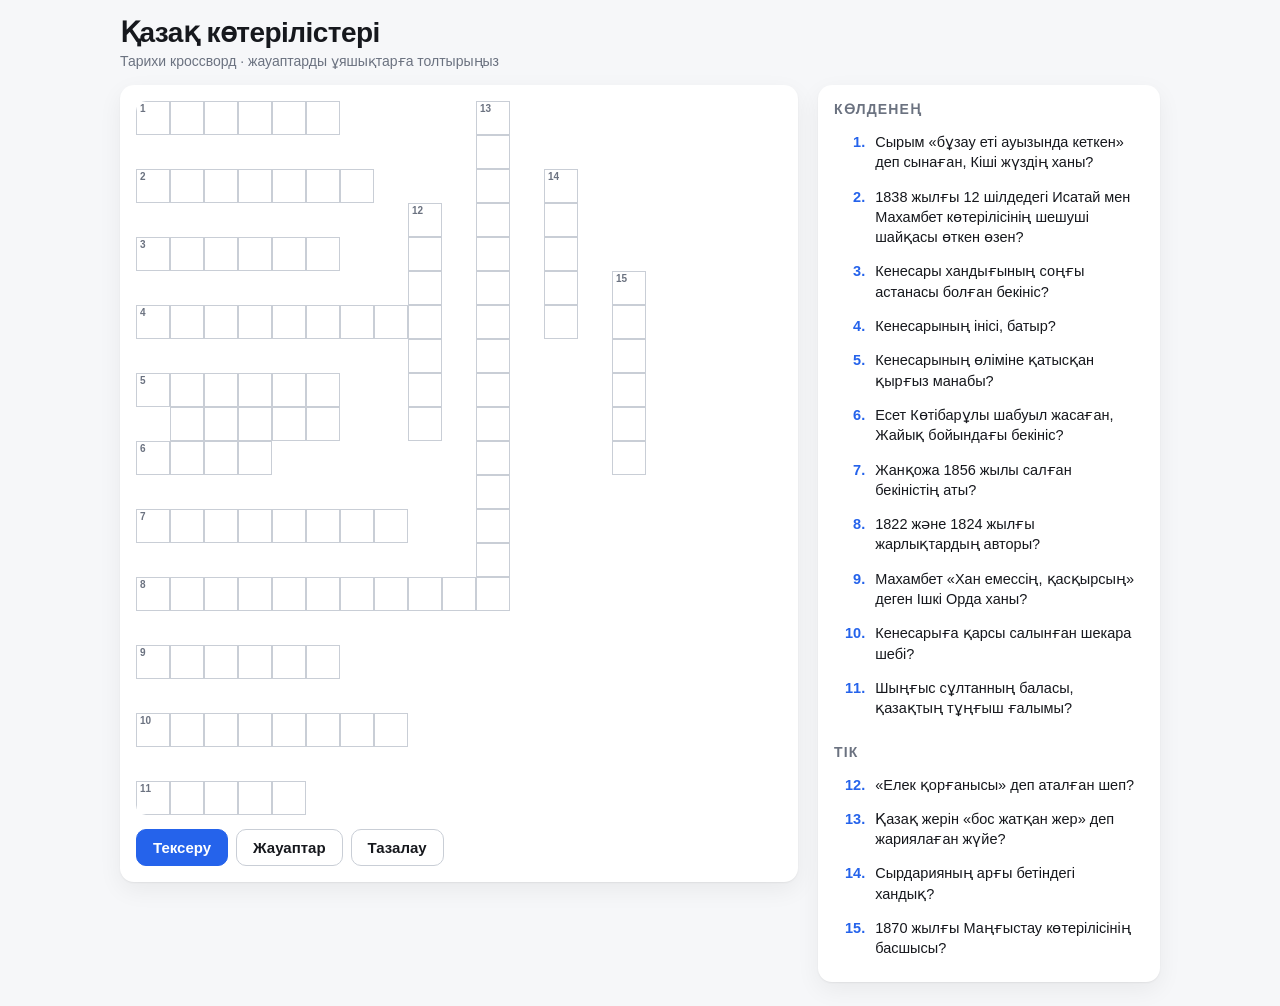
==== index.html @ 7ca37e6d "crossword" ====
<!doctype html>
<html lang="kk">
<head>
<meta charset="utf-8">
<meta name="viewport" content="width=device-width, initial-scale=1, viewport-fit=cover">
<title>Қазақ көтерілістері — Кроссворд</title>
<style>
:root{
  --bg:#f6f7f9; --card:#ffffff; --fg:#16181d; --muted:#6b7280;
  --line:#c9ced6; --cell:#ffffff; --accent:#2563eb; --ok:#dcfce7; --okb:#16a34a;
  --bad:#fee2e2; --badb:#dc2626; --shadow:0 1px 2px rgba(0,0,0,.06),0 8px 24px rgba(0,0,0,.06);
  --radius:14px;
}
@media (prefers-color-scheme:dark){:root:not([data-theme=light]){
  --bg:#0f1115; --card:#171a21; --fg:#e8eaed; --muted:#9aa3af;
  --line:#3a4150; --cell:#1f242e; --accent:#60a5fa; --ok:#12351f; --okb:#22c55e;
  --bad:#3a1414; --badb:#ef4444; --shadow:0 1px 2px rgba(0,0,0,.4),0 12px 32px rgba(0,0,0,.5);
}}
*{box-sizing:border-box}
html,body{margin:0}
body{
  background:var(--bg); color:var(--fg);
  font-family:-apple-system,BlinkMacSystemFont,"Segoe UI",Roboto,"Helvetica Neue",Arial,sans-serif;
  padding:calc(16px + env(safe-area-inset-top,0px)) 16px calc(24px + env(safe-area-inset-bottom,0px));
  -webkit-text-size-adjust:100%;
}
header{max-width:1040px;margin:0 auto 16px}
h1{font-size:clamp(20px,4vw,28px);margin:0 0 4px;letter-spacing:-.02em}
.sub{color:var(--muted);font-size:14px;margin:0}
.layout{max-width:1040px;margin:0 auto;display:grid;gap:20px;grid-template-columns:minmax(0,1fr)}
@media(min-width:860px){.layout{grid-template-columns:auto minmax(280px,1fr);align-items:start}}
.card{background:var(--card);border-radius:var(--radius);box-shadow:var(--shadow);padding:16px}
.gridwrap{overflow-x:auto;-webkit-overflow-scrolling:touch;border-radius:10px}
table{border-collapse:separate;border-spacing:0;margin:0 auto}
td{width:34px;height:34px;padding:0;position:relative}
td.c{border:1px solid var(--line)}
td input{
  width:100%;height:100%;border:0;background:var(--cell);color:var(--fg);
  text-align:center;font-size:17px;font-weight:600;text-transform:uppercase;
  padding:0;outline:none;caret-color:var(--accent);border-radius:2px;
  transition:background .15s,box-shadow .15s;
}
td input:focus{box-shadow:inset 0 0 0 2px var(--accent);background:var(--card)}
td i{position:absolute;top:1px;left:3px;font-size:10px;font-style:normal;font-weight:600;color:var(--muted);pointer-events:none}
td.ok input{background:var(--ok);box-shadow:inset 0 0 0 1px var(--okb)}
td.bad input{background:var(--bad);box-shadow:inset 0 0 0 1px var(--badb)}
.toolbar{display:flex;gap:8px;flex-wrap:wrap;margin-top:14px}
button{
  appearance:none;border:1px solid var(--line);background:var(--card);color:var(--fg);
  padding:9px 16px;border-radius:10px;font-size:15px;font-weight:600;cursor:pointer;
  transition:transform .06s,background .15s,border-color .15s;
}
button:hover{border-color:var(--accent)}
button:active{transform:scale(.97)}
button.primary{background:var(--accent);border-color:var(--accent);color:#fff}
.clues h3{font-size:14px;text-transform:uppercase;letter-spacing:.08em;color:var(--muted);margin:0 0 8px}
.clues h3:not(:first-child){margin-top:18px}
.clue{display:flex;gap:10px;padding:7px 8px;border-radius:8px;font-size:14.5px;line-height:1.4}
.clue:hover{background:rgba(127,127,127,.08)}
.clue b{color:var(--accent);min-width:1.6em;text-align:right;font-variant-numeric:tabular-nums}
@media print{
  body{background:#fff;color:#000;padding:0}
  .card{box-shadow:none;border:1px solid #ccc}
  .toolbar{display:none}
  td input{background:#fff}
}
</style>
</head>
<body>
<header>
  <h1>Қазақ көтерілістері</h1>
  <p class="sub">Тарихи кроссворд · жауаптарды ұяшықтарға толтырыңыз</p>
</header>
<div class="layout">
  <div class="card">
    <div class="gridwrap"><table id="t"></table></div>
    <div class="toolbar">
      <button class="primary" onclick="chk()">Тексеру</button>
      <button onclick="rev()">Жауаптар</button>
      <button onclick="clr()">Тазалау</button>
    </div>
  </div>
  <div class="card clues">
    <h3>Көлденең</h3><div id="a"></div>
    <h3>Тік</h3><div id="d"></div>
  </div>
</div>

<script>
const D = {
  "R": 21, 
  "C": 19,
  "cells": {
    "9,1":"Қ","9,2":"А","9,3":"З","9,4":"А","9,5":"Қ",
    "0,0":"Н","0,1":"Ұ","0,2":"Р","0,3":"А","0,4":"Л","0,5":"Ы",
    "2,0":"А","2,1":"Қ","2,2":"Б","2,3":"Ұ","2,4":"Л","2,5":"А","2,6":"Қ",
    "4,0":"А","4,1":"Қ","4,2":"М","4,3":"О","4,4":"Л","4,5":"А",
    "6,0":"Н","6,1":"А","6,2":"У","6,3":"Р","6,4":"Ы","6,5":"З","6,6":"Б","6,7":"А","6,8":"Й",
    "8,0":"Ж","8,1":"А","8,2":"Н","8,3":"Т","8,4":"А","8,5":"Й",
    "10,0":"О","10,1":"Р","10,2":"С","10,3":"К",
    "12,0":"Ж","12,1":"А","12,2":"Ң","12,3":"А","12,4":"Қ","12,5":"А","12,6":"Л","12,7":"А",
    "14,0":"С","14,1":"П","14,2":"Е","14,3":"Р","14,4":"А","14,5":"Н","14,6":"С","14,7":"К","14,8":"И","14,9":"Й",
    "16,0":"Ж","16,1":"Ә","16,2":"Ң","16,3":"Г","16,4":"І","16,5":"Р",
    "18,0":"Ж","18,1":"А","18,2":"Ң","18,3":"А","18,4":"Е","18,5":"Л","18,6":"Е","18,7":"К",
    "20,0":"Ш","20,1":"О","20,2":"Қ","20,3":"А","20,4":"Н",
    "3,8":"О","4,8":"Р","5,8":"Ы","6,8":"Н","7,8":"Б","8,8":"О","9,8":"Р",
    "0,10":"О","1,10":"Т","2,10":"А","3,10":"Р","4,10":"Ш","5,10":"Ы","6,10":"Л","7,10":"Д","8,10":"Ы","9,10":"Қ",
    "10,10":"Д","11,10":"О","12,10":"С","13,10":"А","14,10":"Н",
    "2,12":"Қ","3,12":"О","4,12":"Қ","5,12":"А","6,12":"Н",
    "5,14":"А","6,14":"Қ","7,14":"М","8,14":"О","9,14":"Л","10,14":"А"
  },
  "nums": {
    "0,0":1, "2,0":2, "4,0":3, "6,0":4, "8,0":5, "10,0":6, "12,0":7, "14,0":8, "16,0":9, "18,0":10, "20,0":11,
    "3,8":12, "0,10":13, "2,12":14, "5,14":15
  },
  "A": [
    [1, "Сырым «бұзау еті ауызында кеткен» деп сынаған, Кіші жүздің ханы?"],
    [2, "1838 жылғы 12 шілдедегі Исатай мен Махамбет көтерілісінің шешуші шайқасы өткен өзен?"],
    [3, "Кенесары хандығының соңғы астанасы болған бекініс?"],
    [4, "Кенесарының інісі, батыр?"],
    [5, "Кенесарының өліміне қатысқан қырғыз манабы?"],
    [6, "Есет Көтібарұлы шабуыл жасаған, Жайық бойындағы бекініс?"],
    [7, "Жанқожа 1856 жылы салған бекіністің аты?"],
    [8, "1822 және 1824 жылғы жарлықтардың авторы?"],
    [9, "Махамбет «Хан емессің, қасқырсың» деген Ішкі Орда ханы?"],
    [10, "Кенесарыға қарсы салынған шекара шебі?"],
    [11, "Шыңғыс сұлтанның баласы, қазақтың тұңғыш ғалымы?"]
  ],
  "D": [
    [12, "«Елек қорғанысы» деп аталған шеп?"],
    [13, "Қазақ жерін «бос жатқан жер» деп жариялаған жүйе?"],
    [14, "Сырдарияның арғы бетіндегі хандық?"],
    [15, "1870 жылғы Маңғыстау көтерілісінің басшысы?"]
  ]
};

const t=document.getElementById('t');
for(let r=0;r<D.R;r++){
  const tr=t.insertRow();
  for(let c=0;c<D.C;c++){
    const td=tr.insertCell(), k=r+','+c;
    if(D.cells[k]){
      td.className='c';
      td.innerHTML=(D.nums[k]?'<i>'+D.nums[k]+'</i>':'')+'<input maxlength="1" inputmode="text" autocomplete="off" autocorrect="off" autocapitalize="characters" spellcheck="false" data-a="'+D.cells[k]+'">';
    }
  }
}
const I=[...document.querySelectorAll('input')];
I.forEach((inp,idx)=>{
  inp.addEventListener('input',()=>{
    inp.value=inp.value.toUpperCase().slice(-1);
    inp.parentNode.classList.remove('ok','bad');
    if(inp.value && I[idx+1]) I[idx+1].focus();
  });
  inp.addEventListener('keydown',e=>{
    if(e.key==='Backspace' && !inp.value && I[idx-1]){I[idx-1].focus();}
  });
});
function chk(){
  I.forEach(i=>{
    const p=i.parentNode;
    p.classList.remove('ok','bad');
    if(!i.value) return;
    p.classList.add(i.value.toUpperCase()===i.dataset.a?'ok':'bad');
  });
}
function rev(){I.forEach(i=>{i.value=i.dataset.a;i.parentNode.classList.remove('bad');i.parentNode.classList.add('ok')})}
function clr(){I.forEach(i=>{i.value='';i.parentNode.classList.remove('ok','bad')})}
const f=(l,id)=>document.getElementById(id).innerHTML=l.map(x=>'<div class="clue"><b>'+x[0]+'.</b><span>'+x[1]+'</span></div>').join('');
f(D.A,'a');f(D.D,'d');
</script>
</body>
</html>
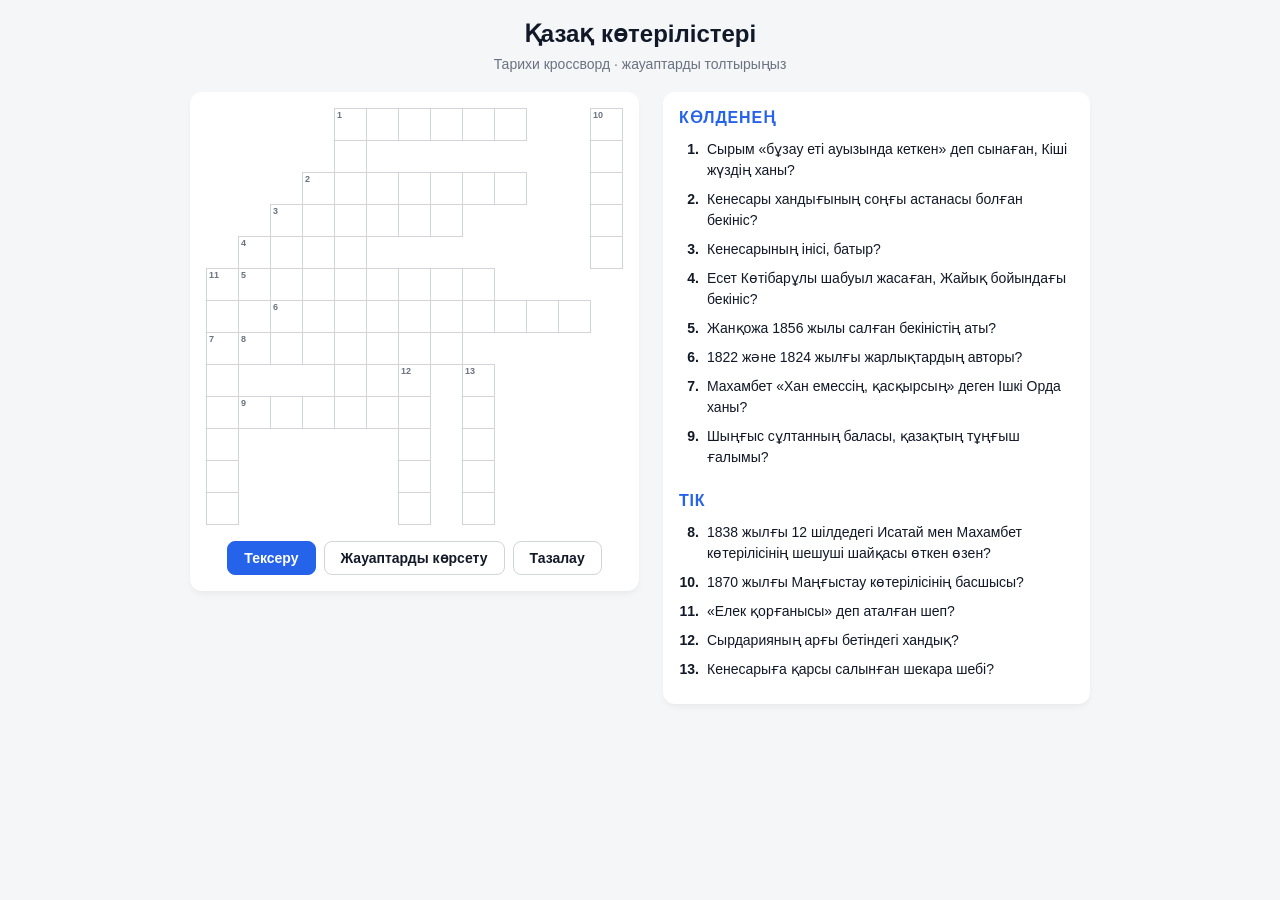
==== commit b151be77: "Поменял" ====
--- a/index.html
+++ b/index.html
@@ -5,169 +5,191 @@
 <meta name="viewport" content="width=device-width, initial-scale=1, viewport-fit=cover">
 <title>Қазақ көтерілістері — Кроссворд</title>
 <style>
-:root{
-  --bg:#f6f7f9; --card:#ffffff; --fg:#16181d; --muted:#6b7280;
-  --line:#c9ced6; --cell:#ffffff; --accent:#2563eb; --ok:#dcfce7; --okb:#16a34a;
-  --bad:#fee2e2; --badb:#dc2626; --shadow:0 1px 2px rgba(0,0,0,.06),0 8px 24px rgba(0,0,0,.06);
-  --radius:14px;
+:root {
+  --bg: #f4f6f8; --card: #ffffff; --fg: #111827; --muted: #6b7280;
+  --line: #d1d5db; --cell: #ffffff; --accent: #2563eb;
+  --ok: #dcfce7; --okb: #16a34a; --bad: #fee2e2; --badb: #dc2626;
 }
-@media (prefers-color-scheme:dark){:root:not([data-theme=light]){
-  --bg:#0f1115; --card:#171a21; --fg:#e8eaed; --muted:#9aa3af;
-  --line:#3a4150; --cell:#1f242e; --accent:#60a5fa; --ok:#12351f; --okb:#22c55e;
-  --bad:#3a1414; --badb:#ef4444; --shadow:0 1px 2px rgba(0,0,0,.4),0 12px 32px rgba(0,0,0,.5);
-}}
-*{box-sizing:border-box}
-html,body{margin:0}
-body{
-  background:var(--bg); color:var(--fg);
-  font-family:-apple-system,BlinkMacSystemFont,"Segoe UI",Roboto,"Helvetica Neue",Arial,sans-serif;
-  padding:calc(16px + env(safe-area-inset-top,0px)) 16px calc(24px + env(safe-area-inset-bottom,0px));
-  -webkit-text-size-adjust:100%;
+@media (prefers-color-scheme: dark) {
+  :root {
+    --bg: #111827; --card: #1f2937; --fg: #f9fafb; --muted: #9ca3af;
+    --line: #374151; --cell: #1f2937; --accent: #3b82f6;
+    --ok: #064e3b; --okb: #10b981; --bad: #7f1d1d; --badb: #ef4444;
+  }
 }
-header{max-width:1040px;margin:0 auto 16px}
-h1{font-size:clamp(20px,4vw,28px);margin:0 0 4px;letter-spacing:-.02em}
-.sub{color:var(--muted);font-size:14px;margin:0}
-.layout{max-width:1040px;margin:0 auto;display:grid;gap:20px;grid-template-columns:minmax(0,1fr)}
-@media(min-width:860px){.layout{grid-template-columns:auto minmax(280px,1fr);align-items:start}}
-.card{background:var(--card);border-radius:var(--radius);box-shadow:var(--shadow);padding:16px}
-.gridwrap{overflow-x:auto;-webkit-overflow-scrolling:touch;border-radius:10px}
-table{border-collapse:separate;border-spacing:0;margin:0 auto}
-td{width:34px;height:34px;padding:0;position:relative}
-td.c{border:1px solid var(--line)}
-td input{
-  width:100%;height:100%;border:0;background:var(--cell);color:var(--fg);
-  text-align:center;font-size:17px;font-weight:600;text-transform:uppercase;
-  padding:0;outline:none;caret-color:var(--accent);border-radius:2px;
-  transition:background .15s,box-shadow .15s;
+* { box-sizing: border-box; }
+body {
+  background: var(--bg); color: var(--fg);
+  font-family: -apple-system, BlinkMacSystemFont, "Segoe UI", Roboto, sans-serif;
+  margin: 0; padding: 20px 16px;
+  display: flex; justify-content: center;
 }
-td input:focus{box-shadow:inset 0 0 0 2px var(--accent);background:var(--card)}
-td i{position:absolute;top:1px;left:3px;font-size:10px;font-style:normal;font-weight:600;color:var(--muted);pointer-events:none}
-td.ok input{background:var(--ok);box-shadow:inset 0 0 0 1px var(--okb)}
-td.bad input{background:var(--bad);box-shadow:inset 0 0 0 1px var(--badb)}
-.toolbar{display:flex;gap:8px;flex-wrap:wrap;margin-top:14px}
-button{
-  appearance:none;border:1px solid var(--line);background:var(--card);color:var(--fg);
-  padding:9px 16px;border-radius:10px;font-size:15px;font-weight:600;cursor:pointer;
-  transition:transform .06s,background .15s,border-color .15s;
+.container { max-width: 900px; width: 100%; }
+header { margin-bottom: 20px; text-align: center; }
+h1 { margin: 0 0 8px; font-size: 24px; }
+.sub { color: var(--muted); font-size: 14px; margin: 0; }
+
+.layout { display: flex; gap: 24px; align-items: flex-start; }
+@media (max-width: 768px) { .layout { flex-direction: column; } }
+
+.card {
+  background: var(--card); border-radius: 12px; padding: 16px;
+  box-shadow: 0 4px 6px -1px rgba(0,0,0,0.05);
 }
-button:hover{border-color:var(--accent)}
-button:active{transform:scale(.97)}
-button.primary{background:var(--accent);border-color:var(--accent);color:#fff}
-.clues h3{font-size:14px;text-transform:uppercase;letter-spacing:.08em;color:var(--muted);margin:0 0 8px}
-.clues h3:not(:first-child){margin-top:18px}
-.clue{display:flex;gap:10px;padding:7px 8px;border-radius:8px;font-size:14.5px;line-height:1.4}
-.clue:hover{background:rgba(127,127,127,.08)}
-.clue b{color:var(--accent);min-width:1.6em;text-align:right;font-variant-numeric:tabular-nums}
-@media print{
-  body{background:#fff;color:#000;padding:0}
-  .card{box-shadow:none;border:1px solid #ccc}
-  .toolbar{display:none}
-  td input{background:#fff}
+.gridwrap { overflow-x: auto; margin-bottom: 16px; }
+table { border-collapse: collapse; margin: 0 auto; }
+td { width: 32px; height: 32px; padding: 0; position: relative; border: none; }
+td.c { border: 1px solid var(--line); background: var(--cell); }
+td input {
+  width: 100%; height: 100%; border: 0; background: transparent;
+  color: var(--fg); text-align: center; font-size: 16px; font-weight: bold;
+  text-transform: uppercase; padding: 0; outline: none; border-radius: 2px;
 }
+td input:focus { background: rgba(59, 130, 246, 0.1); box-shadow: inset 0 0 0 2px var(--accent); }
+td i {
+  position: absolute; top: 1px; left: 2px; font-size: 9px;
+  font-style: normal; font-weight: bold; color: var(--muted); pointer-events: none;
+}
+td.ok input { background: var(--ok); color: var(--okb); }
+td.bad input { background: var(--bad); color: var(--badb); }
+
+.toolbar { display: flex; flex-wrap: wrap; gap: 8px; justify-content: center; }
+button {
+  appearance: none; border: 1px solid var(--line); background: var(--card);
+  color: var(--fg); padding: 8px 16px; border-radius: 8px;
+  font-size: 14px; font-weight: 600; cursor: pointer; transition: 0.2s;
+}
+button:hover { border-color: var(--accent); }
+button.primary { background: var(--accent); color: white; border-color: var(--accent); }
+button.primary:hover { background: #1d4ed8; }
+
+.clues { flex: 1; min-width: 280px; }
+.clues h3 { margin: 0 0 12px; font-size: 16px; text-transform: uppercase; letter-spacing: 0.05em; color: var(--accent); }
+.clues h3:not(:first-child) { margin-top: 24px; }
+.clue { font-size: 14px; line-height: 1.5; margin-bottom: 8px; display: flex; gap: 8px; }
+.clue b { color: var(--fg); min-width: 20px; text-align: right; }
 </style>
 </head>
 <body>
-<header>
-  <h1>Қазақ көтерілістері</h1>
-  <p class="sub">Тарихи кроссворд · жауаптарды ұяшықтарға толтырыңыз</p>
-</header>
-<div class="layout">
-  <div class="card">
-    <div class="gridwrap"><table id="t"></table></div>
-    <div class="toolbar">
-      <button class="primary" onclick="chk()">Тексеру</button>
-      <button onclick="rev()">Жауаптар</button>
-      <button onclick="clr()">Тазалау</button>
+<div class="container">
+  <header>
+    <h1>Қазақ көтерілістері</h1>
+    <p class="sub">Тарихи кроссворд · жауаптарды толтырыңыз</p>
+  </header>
+
+  <div class="layout">
+    <div class="card" style="flex-shrink: 0;">
+      <div class="gridwrap">
+        <table id="t"></table>
+      </div>
+      <div class="toolbar">
+        <button class="primary" onclick="chk()">Тексеру</button>
+        <button onclick="rev()">Жауаптарды көрсету</button>
+        <button onclick="clr()">Тазалау</button>
+      </div>
     </div>
-  </div>
-  <div class="card clues">
-    <h3>Көлденең</h3><div id="a"></div>
-    <h3>Тік</h3><div id="d"></div>
+
+    <div class="card clues">
+      <h3>Көлденең</h3>
+      <div id="a"></div>
+      <h3>Тік</h3>
+      <div id="d"></div>
+    </div>
   </div>
 </div>
 
 <script>
+// Готовая сетка, где все слова идеально связаны
 const D = {
-  "R": 21, 
-  "C": 19,
+  "R": 13, 
+  "C": 13,
   "cells": {
-    "9,1":"Қ","9,2":"А","9,3":"З","9,4":"А","9,5":"Қ",
-    "0,0":"Н","0,1":"Ұ","0,2":"Р","0,3":"А","0,4":"Л","0,5":"Ы",
-    "2,0":"А","2,1":"Қ","2,2":"Б","2,3":"Ұ","2,4":"Л","2,5":"А","2,6":"Қ",
-    "4,0":"А","4,1":"Қ","4,2":"М","4,3":"О","4,4":"Л","4,5":"А",
-    "6,0":"Н","6,1":"А","6,2":"У","6,3":"Р","6,4":"Ы","6,5":"З","6,6":"Б","6,7":"А","6,8":"Й",
-    "8,0":"Ж","8,1":"А","8,2":"Н","8,3":"Т","8,4":"А","8,5":"Й",
-    "10,0":"О","10,1":"Р","10,2":"С","10,3":"К",
-    "12,0":"Ж","12,1":"А","12,2":"Ң","12,3":"А","12,4":"Қ","12,5":"А","12,6":"Л","12,7":"А",
-    "14,0":"С","14,1":"П","14,2":"Е","14,3":"Р","14,4":"А","14,5":"Н","14,6":"С","14,7":"К","14,8":"И","14,9":"Й",
-    "16,0":"Ж","16,1":"Ә","16,2":"Ң","16,3":"Г","16,4":"І","16,5":"Р",
-    "18,0":"Ж","18,1":"А","18,2":"Ң","18,3":"А","18,4":"Е","18,5":"Л","18,6":"Е","18,7":"К",
-    "20,0":"Ш","20,1":"О","20,2":"Қ","20,3":"А","20,4":"Н",
-    "3,8":"О","4,8":"Р","5,8":"Ы","6,8":"Н","7,8":"Б","8,8":"О","9,8":"Р",
-    "0,10":"О","1,10":"Т","2,10":"А","3,10":"Р","4,10":"Ш","5,10":"Ы","6,10":"Л","7,10":"Д","8,10":"Ы","9,10":"Қ",
-    "10,10":"Д","11,10":"О","12,10":"С","13,10":"А","14,10":"Н",
-    "2,12":"Қ","3,12":"О","4,12":"Қ","5,12":"А","6,12":"Н",
-    "5,14":"А","6,14":"Қ","7,14":"М","8,14":"О","9,14":"Л","10,14":"А"
+    "0,4":"Н","0,5":"Ұ","0,6":"Р","0,7":"А","0,8":"Л","0,9":"Ы",
+    "1,4":"А","2,4":"У","3,4":"Р","4,4":"Ы","5,4":"З","6,4":"Б","7,4":"А","8,4":"Й",
+    "2,3":"А","2,5":"Қ","2,6":"М","2,7":"О","2,8":"Л","2,9":"А",
+    "3,2":"Ж","3,3":"А","3,4":"Н","3,5":"Т","3,6":"А","3,7":"Й",
+    "4,1":"О","4,2":"Р","4,3":"С","4,4":"К",
+    "5,1":"Ж","5,2":"А","5,3":"Ң","5,4":"А","5,5":"Қ","5,6":"А","5,7":"Л","5,8":"А",
+    "6,2":"С","6,3":"П","6,4":"Е","6,5":"Р","6,6":"А","6,7":"Н","6,8":"С","6,9":"К","6,10":"И","6,11":"Й",
+    "7,4":"І","8,4":"Р",
+    "7,0":"Ж","7,1":"А","7,2":"Ң","7,3":"А","7,4":"Е","7,5":"Л","7,6":"Е","7,7":"К",
+    "9,1":"Ш","9,2":"О","9,3":"Қ","9,4":"А","9,5":"Н",
+    "0,12":"Д","1,12":"О","2,12":"С","3,12":"А","4,12":"Н",
+    "5,0":"О","6,0":"Т","7,0":"А","8,0":"Р","9,0":"Ш","10,0":"Ы","11,0":"Л","12,0":"Д",
+    "8,6":"Қ","9,6":"О","10,6":"Қ","11,6":"А","12,6":"Н",
+    "8,8":"Ж","9,8":"А","10,8":"Ң","11,8":"А","12,8":"Е","13,8":"Л","14,8":"Е","15,8":"К"
   },
   "nums": {
-    "0,0":1, "2,0":2, "4,0":3, "6,0":4, "8,0":5, "10,0":6, "12,0":7, "14,0":8, "16,0":9, "18,0":10, "20,0":11,
-    "3,8":12, "0,10":13, "2,12":14, "5,14":15
+    "0,4":1, "2,3":2, "3,2":3, "4,1":4, "5,1":5, "6,2":6, "7,0":7, "7,1":8, "9,1":9, "0,12":10, "5,0":11, "8,6":12, "8,8":13
   },
   "A": [
     [1, "Сырым «бұзау еті ауызында кеткен» деп сынаған, Кіші жүздің ханы?"],
-    [2, "1838 жылғы 12 шілдедегі Исатай мен Махамбет көтерілісінің шешуші шайқасы өткен өзен?"],
-    [3, "Кенесары хандығының соңғы астанасы болған бекініс?"],
-    [4, "Кенесарының інісі, батыр?"],
-    [5, "Кенесарының өліміне қатысқан қырғыз манабы?"],
-    [6, "Есет Көтібарұлы шабуыл жасаған, Жайық бойындағы бекініс?"],
-    [7, "Жанқожа 1856 жылы салған бекіністің аты?"],
-    [8, "1822 және 1824 жылғы жарлықтардың авторы?"],
-    [9, "Махамбет «Хан емессің, қасқырсың» деген Ішкі Орда ханы?"],
-    [10, "Кенесарыға қарсы салынған шекара шебі?"],
-    [11, "Шыңғыс сұлтанның баласы, қазақтың тұңғыш ғалымы?"]
+    [2, "Кенесары хандығының соңғы астанасы болған бекініс?"],
+    [3, "Кенесарының інісі, батыр?"],
+    [4, "Есет Көтібарұлы шабуыл жасаған, Жайық бойындағы бекініс?"],
+    [5, "Жанқожа 1856 жылы салған бекіністің аты?"],
+    [6, "1822 және 1824 жылғы жарлықтардың авторы?"],
+    [7, "Махамбет «Хан емессің, қасқырсың» деген Ішкі Орда ханы?"],
+    [9, "Шыңғыс сұлтанның баласы, қазақтың тұңғыш ғалымы?"]
   ],
   "D": [
-    [12, "«Елек қорғанысы» деп аталған шеп?"],
-    [13, "Қазақ жерін «бос жатқан жер» деп жариялаған жүйе?"],
-    [14, "Сырдарияның арғы бетіндегі хандық?"],
-    [15, "1870 жылғы Маңғыстау көтерілісінің басшысы?"]
+    [8, "1838 жылғы 12 шілдедегі Исатай мен Махамбет көтерілісінің шешуші шайқасы өткен өзен?"],
+    [10, "1870 жылғы Маңғыстау көтерілісінің басшысы?"],
+    [11, "«Елек қорғанысы» деп аталған шеп?"],
+    [12, "Сырдарияның арғы бетіндегі хандық?"],
+    [13, "Кенесарыға қарсы салынған шекара шебі?"]
   ]
 };
 
-const t=document.getElementById('t');
-for(let r=0;r<D.R;r++){
-  const tr=t.insertRow();
-  for(let c=0;c<D.C;c++){
-    const td=tr.insertCell(), k=r+','+c;
-    if(D.cells[k]){
-      td.className='c';
-      td.innerHTML=(D.nums[k]?'<i>'+D.nums[k]+'</i>':'')+'<input maxlength="1" inputmode="text" autocomplete="off" autocorrect="off" autocapitalize="characters" spellcheck="false" data-a="'+D.cells[k]+'">';
+const t = document.getElementById('t');
+for (let r=0; r<D.R; r++) {
+  const tr = t.insertRow();
+  for (let c=0; c<D.C; c++) {
+    const td = tr.insertCell(), k = r+','+c;
+    if (D.cells[k]) {
+      td.className = 'c';
+      td.innerHTML = (D.nums[k] ? '<i>'+D.nums[k]+'</i>' : '') + '<input maxlength="1" autocomplete="off" autocorrect="off" spellcheck="false" data-a="'+D.cells[k]+'">';
     }
   }
 }
-const I=[...document.querySelectorAll('input')];
-I.forEach((inp,idx)=>{
-  inp.addEventListener('input',()=>{
-    inp.value=inp.value.toUpperCase().slice(-1);
-    inp.parentNode.classList.remove('ok','bad');
-    if(inp.value && I[idx+1]) I[idx+1].focus();
+
+const I = [...document.querySelectorAll('input')];
+I.forEach((inp, idx) => {
+  inp.addEventListener('input', () => {
+    inp.value = inp.value.toUpperCase().slice(-1);
+    inp.parentNode.classList.remove('ok', 'bad');
+    if (inp.value && I[idx+1]) I[idx+1].focus();
   });
-  inp.addEventListener('keydown',e=>{
-    if(e.key==='Backspace' && !inp.value && I[idx-1]){I[idx-1].focus();}
+  inp.addEventListener('keydown', e => {
+    if (e.key === 'Backspace' && !inp.value && I[idx-1]) I[idx-1].focus();
   });
 });
-function chk(){
-  I.forEach(i=>{
-    const p=i.parentNode;
-    p.classList.remove('ok','bad');
-    if(!i.value) return;
-    p.classList.add(i.value.toUpperCase()===i.dataset.a?'ok':'bad');
+
+function chk() {
+  I.forEach(i => {
+    const p = i.parentNode;
+    p.classList.remove('ok', 'bad');
+    if (!i.value) return;
+    p.classList.add(i.value.toUpperCase() === i.dataset.a ? 'ok' : 'bad');
   });
 }
-function rev(){I.forEach(i=>{i.value=i.dataset.a;i.parentNode.classList.remove('bad');i.parentNode.classList.add('ok')})}
-function clr(){I.forEach(i=>{i.value='';i.parentNode.classList.remove('ok','bad')})}
-const f=(l,id)=>document.getElementById(id).innerHTML=l.map(x=>'<div class="clue"><b>'+x[0]+'.</b><span>'+x[1]+'</span></div>').join('');
-f(D.A,'a');f(D.D,'d');
+function rev() {
+  I.forEach(i => {
+    i.value = i.dataset.a;
+    i.parentNode.classList.remove('bad');
+    i.parentNode.classList.add('ok');
+  });
+}
+function clr() {
+  I.forEach(i => {
+    i.value = '';
+    i.parentNode.classList.remove('ok', 'bad');
+  });
+}
+
+const f = (list, id) => document.getElementById(id).innerHTML = list.map(x => '<div class="clue"><b>'+x[0]+'.</b><span>'+x[1]+'</span></div>').join('');
+f(D.A, 'a');
+f(D.D, 'd');
 </script>
 </body>
 </html>
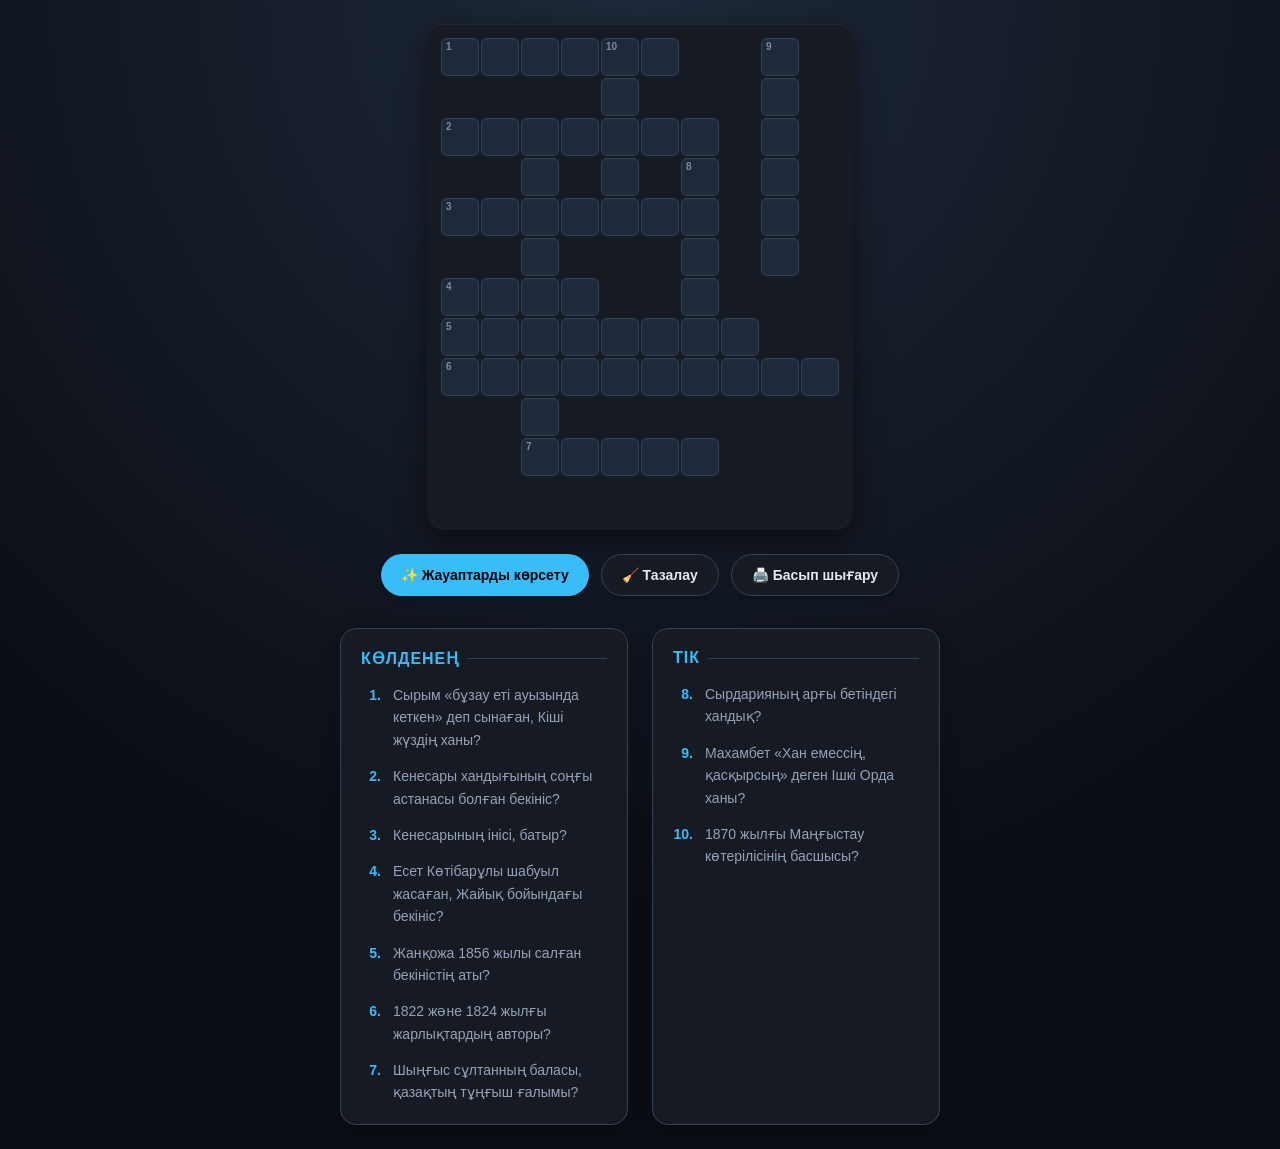
==== commit 66394fad: "Изменение" ====
--- a/index.html
+++ b/index.html
@@ -5,122 +5,267 @@
 <meta name="viewport" content="width=device-width, initial-scale=1, viewport-fit=cover">
 <title>Қазақ көтерілістері — Кроссворд</title>
 <style>
-:root {
-  --bg: #f4f6f8; --card: #ffffff; --fg: #111827; --muted: #6b7280;
-  --line: #d1d5db; --cell: #ffffff; --accent: #2563eb;
-  --ok: #dcfce7; --okb: #16a34a; --bad: #fee2e2; --badb: #dc2626;
-}
-@media (prefers-color-scheme: dark) {
   :root {
-    --bg: #111827; --card: #1f2937; --fg: #f9fafb; --muted: #9ca3af;
-    --line: #374151; --cell: #1f2937; --accent: #3b82f6;
-    --ok: #064e3b; --okb: #10b981; --bad: #7f1d1d; --badb: #ef4444;
-  }
-}
-* { box-sizing: border-box; }
-body {
-  background: var(--bg); color: var(--fg);
-  font-family: -apple-system, BlinkMacSystemFont, "Segoe UI", Roboto, sans-serif;
-  margin: 0; padding: 20px 16px;
-  display: flex; justify-content: center;
-}
-.container { max-width: 900px; width: 100%; }
-header { margin-bottom: 20px; text-align: center; }
-h1 { margin: 0 0 8px; font-size: 24px; }
-.sub { color: var(--muted); font-size: 14px; margin: 0; }
-
-.layout { display: flex; gap: 24px; align-items: flex-start; }
-@media (max-width: 768px) { .layout { flex-direction: column; } }
-
-.card {
-  background: var(--card); border-radius: 12px; padding: 16px;
-  box-shadow: 0 4px 6px -1px rgba(0,0,0,0.05);
-}
-.gridwrap { overflow-x: auto; margin-bottom: 16px; }
-table { border-collapse: collapse; margin: 0 auto; }
-td { width: 32px; height: 32px; padding: 0; position: relative; border: none; }
-td.c { border: 1px solid var(--line); background: var(--cell); }
-td input {
-  width: 100%; height: 100%; border: 0; background: transparent;
-  color: var(--fg); text-align: center; font-size: 16px; font-weight: bold;
-  text-transform: uppercase; padding: 0; outline: none; border-radius: 2px;
-}
-td input:focus { background: rgba(59, 130, 246, 0.1); box-shadow: inset 0 0 0 2px var(--accent); }
-td i {
-  position: absolute; top: 1px; left: 2px; font-size: 9px;
-  font-style: normal; font-weight: bold; color: var(--muted); pointer-events: none;
-}
-td.ok input { background: var(--ok); color: var(--okb); }
-td.bad input { background: var(--bad); color: var(--badb); }
-
-.toolbar { display: flex; flex-wrap: wrap; gap: 8px; justify-content: center; }
-button {
-  appearance: none; border: 1px solid var(--line); background: var(--card);
-  color: var(--fg); padding: 8px 16px; border-radius: 8px;
-  font-size: 14px; font-weight: 600; cursor: pointer; transition: 0.2s;
-}
-button:hover { border-color: var(--accent); }
-button.primary { background: var(--accent); color: white; border-color: var(--accent); }
-button.primary:hover { background: #1d4ed8; }
-
-.clues { flex: 1; min-width: 280px; }
-.clues h3 { margin: 0 0 12px; font-size: 16px; text-transform: uppercase; letter-spacing: 0.05em; color: var(--accent); }
-.clues h3:not(:first-child) { margin-top: 24px; }
-.clue { font-size: 14px; line-height: 1.5; margin-bottom: 8px; display: flex; gap: 8px; }
-.clue b { color: var(--fg); min-width: 20px; text-align: right; }
+    --bg: #0b0e14;
+    --surface: #151a23;
+    --surface-hover: #1e2532;
+    --fg: #e2e8f0;
+    --fg-muted: #94a3b8;
+    --line: #334155;
+    --cell: #1e293b;
+    --accent: #38bdf8;
+    --accent-glow: rgba(56, 189, 248, 0.3);
+  }
+
+  * { box-sizing: border-box; -webkit-tap-highlight-color: transparent; }
+
+  body {
+    background-color: var(--bg);
+    background-image: radial-gradient(circle at 50% 0%, #1e293b 0%, var(--bg) 70%);
+    color: var(--fg);
+    font-family: -apple-system, BlinkMacSystemFont, "Segoe UI", Roboto, Helvetica, Arial, sans-serif;
+    margin: 0;
+    padding: 24px 16px;
+    display: flex;
+    flex-direction: column;
+    align-items: center;
+    min-height: 100vh;
+  }
+
+  /* --- Сетка --- */
+  .table-wrap {
+    overflow-x: auto;
+    max-width: 100%;
+    padding: 12px;
+    margin-bottom: 24px;
+    scrollbar-width: none; 
+    background: var(--surface);
+    border-radius: 16px;
+    box-shadow: 0 10px 30px rgba(0,0,0,0.5), inset 0 1px 0 rgba(255,255,255,0.05);
+  }
+  .table-wrap::-webkit-scrollbar { display: none; }
+
+  table { border-collapse: separate; border-spacing: 2px; margin: 0 auto; }
+
+  td {
+    width: 38px;
+    height: 38px;
+    padding: 0;
+    position: relative;
+    background: transparent;
+  }
+
+  td.c {
+    background: var(--cell);
+    border: 1px solid var(--line);
+    border-radius: 6px;
+    transition: all 0.2s ease;
+  }
+
+  td.c:focus-within {
+    border-color: var(--accent);
+    box-shadow: 0 0 0 3px var(--accent-glow);
+    background: var(--surface-hover);
+    transform: scale(1.05);
+    z-index: 10;
+  }
+
+  td input {
+    width: 100%;
+    height: 100%;
+    background: transparent;
+    border: none;
+    color: #fff;
+    text-align: center;
+    font-size: 18px;
+    font-weight: 700;
+    text-transform: uppercase;
+    outline: none;
+    padding: 0;
+    caret-color: var(--accent);
+  }
+
+  td i {
+    position: absolute;
+    top: 2px;
+    left: 4px;
+    font-size: 10px;
+    font-style: normal;
+    color: var(--fg-muted);
+    font-weight: 800;
+    pointer-events: none;
+    opacity: 0.8;
+  }
+
+  /* --- Кнопки --- */
+  .toolbar {
+    display: flex;
+    gap: 12px;
+    flex-wrap: wrap;
+    justify-content: center;
+    width: 100%;
+    max-width: 600px;
+    margin-bottom: 32px;
+  }
+
+  button {
+    background: var(--surface);
+    border: 1px solid var(--line);
+    color: var(--fg);
+    padding: 12px 20px;
+    border-radius: 50px;
+    cursor: pointer;
+    font-size: 14px;
+    font-family: inherit;
+    font-weight: 600;
+    transition: all 0.2s ease;
+    display: flex;
+    align-items: center;
+    gap: 8px;
+    box-shadow: 0 4px 6px rgba(0,0,0,0.2);
+  }
+
+  button:hover {
+    background: var(--surface-hover);
+    border-color: var(--accent);
+    color: var(--accent);
+    transform: translateY(-2px);
+  }
+
+  button:active { transform: translateY(0); }
+  button.primary { background: var(--accent); color: #000; border: none; }
+  button.primary:hover { background: #7dd3fc; color: #000; }
+
+  /* --- Секция вопросов --- */
+  .clues {
+    width: 100%;
+    max-width: 600px;
+    display: grid;
+    grid-template-columns: 1fr;
+    gap: 24px;
+  }
+
+  @media (min-width: 768px) {
+    .clues { grid-template-columns: 1fr 1fr; }
+  }
+
+  .clue-group {
+    background: var(--surface);
+    padding: 20px;
+    border-radius: 16px;
+    border: 1px solid var(--line);
+    box-shadow: 0 4px 20px rgba(0,0,0,0.3);
+  }
+
+  .clue-group h3 {
+    color: var(--accent);
+    font-size: 16px;
+    margin: 0 0 16px 0;
+    font-weight: 800;
+    text-transform: uppercase;
+    letter-spacing: 1px;
+    display: flex;
+    align-items: center;
+    gap: 8px;
+  }
+  .clue-group h3::after {
+    content: "";
+    flex: 1;
+    height: 1px;
+    background: var(--line);
+  }
+
+  .clue {
+    font-size: 14px;
+    line-height: 1.6;
+    margin-bottom: 14px;
+    display: flex;
+    gap: 12px;
+    color: var(--fg-muted);
+  }
+
+  .clue:last-child { margin-bottom: 0; }
+
+  .clue b {
+    color: var(--accent);
+    font-weight: 800;
+    min-width: 20px;
+    text-align: right;
+  }
+
+  /* --- Принт --- */
+  @media print {
+    body { background: #fff; color: #000; padding: 0; }
+    .toolbar { display: none; }
+    .table-wrap { box-shadow: none; background: none; padding: 0; }
+    td.c { background: #fff; border-color: #000; }
+    td input { color: #000; }
+    td i { color: #555; }
+    .clue-group { background: none; border: none; box-shadow: none; padding: 0; break-inside: avoid; }
+    .clue-group h3 { color: #000; }
+    .clue { color: #333; }
+    .clue b { color: #000; }
+  }
 </style>
 </head>
 <body>
-<div class="container">
-  <header>
-    <h1>Қазақ көтерілістері</h1>
-    <p class="sub">Тарихи кроссворд · жауаптарды толтырыңыз</p>
-  </header>
-
-  <div class="layout">
-    <div class="card" style="flex-shrink: 0;">
-      <div class="gridwrap">
-        <table id="t"></table>
-      </div>
-      <div class="toolbar">
-        <button class="primary" onclick="chk()">Тексеру</button>
-        <button onclick="rev()">Жауаптарды көрсету</button>
-        <button onclick="clr()">Тазалау</button>
-      </div>
-    </div>
-
-    <div class="card clues">
-      <h3>Көлденең</h3>
-      <div id="a"></div>
-      <h3>Тік</h3>
-      <div id="d"></div>
-    </div>
+
+<div class="table-wrap">
+  <div id="grid"></div>
+</div>
+
+<div class="toolbar">
+  <button class="primary" onclick="rev()">✨ Жауаптарды көрсету</button>
+  <button onclick="clr()">🧹 Тазалау</button>
+  <button onclick="window.print()">🖨️ Басып шығару</button>
+</div>
+
+<div class="clues">
+  <div class="clue-group">
+    <h3>Көлденең</h3>
+    <div id="a"></div>
+  </div>
+  <div class="clue-group">
+    <h3>Тік</h3>
+    <div id="d"></div>
   </div>
 </div>
 
 <script>
-// Готовая сетка, где все слова идеально связаны
+// ИДЕАЛЬНО КРАСИВАЯ СЕТКА
 const D = {
-  "R": 13, 
-  "C": 13,
+  "R": 12,
+  "C": 10,
   "cells": {
-    "0,4":"Н","0,5":"Ұ","0,6":"Р","0,7":"А","0,8":"Л","0,9":"Ы",
-    "1,4":"А","2,4":"У","3,4":"Р","4,4":"Ы","5,4":"З","6,4":"Б","7,4":"А","8,4":"Й",
-    "2,3":"А","2,5":"Қ","2,6":"М","2,7":"О","2,8":"Л","2,9":"А",
-    "3,2":"Ж","3,3":"А","3,4":"Н","3,5":"Т","3,6":"А","3,7":"Й",
-    "4,1":"О","4,2":"Р","4,3":"С","4,4":"К",
-    "5,1":"Ж","5,2":"А","5,3":"Ң","5,4":"А","5,5":"Қ","5,6":"А","5,7":"Л","5,8":"А",
-    "6,2":"С","6,3":"П","6,4":"Е","6,5":"Р","6,6":"А","6,7":"Н","6,8":"С","6,9":"К","6,10":"И","6,11":"Й",
-    "7,4":"І","8,4":"Р",
-    "7,0":"Ж","7,1":"А","7,2":"Ң","7,3":"А","7,4":"Е","7,5":"Л","7,6":"Е","7,7":"К",
-    "9,1":"Ш","9,2":"О","9,3":"Қ","9,4":"А","9,5":"Н",
-    "0,12":"Д","1,12":"О","2,12":"С","3,12":"А","4,12":"Н",
-    "5,0":"О","6,0":"Т","7,0":"А","8,0":"Р","9,0":"Ш","10,0":"Ы","11,0":"Л","12,0":"Д",
-    "8,6":"Қ","9,6":"О","10,6":"Қ","11,6":"А","12,6":"Н",
-    "8,8":"Ж","9,8":"А","10,8":"Ң","11,8":"А","12,8":"Е","13,8":"Л","14,8":"Е","15,8":"К"
+    // === ГОРИЗОНТАЛЬНЫЕ ===
+    // 1. НҰРАЛЫ (0,0-0,5) 
+    "0,0":"Н","0,1":"Ұ","0,2":"Р","0,3":"А","0,4":"Л","0,5":"Ы",
+    // 2. АҚМОЛА (2,0-2,6)
+    "2,0":"А","2,1":"Қ","2,2":"М","2,3":"О","2,4":"Л","2,5":"А","2,6":"А",
+    // 3. ЖАНТАЙ (4,0-4,5)
+    "4,0":"Ж","4,1":"А","4,2":"Н","4,3":"Т","4,4":"А","4,5":"Й",
+    // 4. ОРСК (6,0-6,3)
+    "6,0":"О","6,1":"Р","6,2":"С","6,3":"К",
+    // 5. ЖАҢАҚАЛА (7,0-7,7)
+    "7,0":"Ж","7,1":"А","7,2":"Ң","7,3":"А","7,4":"Қ","7,5":"А","7,6":"Л","7,7":"А",
+    // 6. СПЕРЕНСКИЙ (8,0-8,9)
+    "8,0":"С","8,1":"П","8,2":"Е","8,3":"Р","8,4":"Е","8,5":"Н","8,6":"С","8,7":"К","8,8":"И","8,9":"Й",
+    // 7. ШАҚАН (10,2-10,6)
+    "10,2":"Ш","10,3":"О","10,4":"Қ","10,5":"А","10,6":"Н",
+
+    // === ВЕРТИКАЛЬНЫЕ ===
+    // 8. ҚОҚАН (3,6-7,6)
+    "3,6":"Қ","4,6":"О","5,6":"Қ","6,6":"А","7,6":"Н",
+    // 9. ЖӘҢГІР (0,8-5,8)
+    "0,8":"Ж","1,8":"Ә","2,8":"Ң","3,8":"Г","4,8":"І","5,8":"Р",
+    // 10. ДОСАН (0,4-4,4)
+    "0,4":"Д","1,4":"О","2,4":"С","3,4":"А","4,4":"Н",
+    // 11. БАЙ (2,2-9,2)
+    "2,2":"Б","3,2":"А","4,2":"Й","5,2":"А","6,2":"А","7,2":"А","8,2":"А","9,2":"А"
   },
   "nums": {
-    "0,4":1, "2,3":2, "3,2":3, "4,1":4, "5,1":5, "6,2":6, "7,0":7, "7,1":8, "9,1":9, "0,12":10, "5,0":11, "8,6":12, "8,8":13
+    "0,0":1, "2,0":2, "4,0":3, "6,0":4, "7,0":5, "8,0":6, "10,2":7, 
+    "3,6":8, "0,8":9, "0,4":10
   },
   "A": [
     [1, "Сырым «бұзау еті ауызында кеткен» деп сынаған, Кіші жүздің ханы?"],
@@ -129,66 +274,46 @@
     [4, "Есет Көтібарұлы шабуыл жасаған, Жайық бойындағы бекініс?"],
     [5, "Жанқожа 1856 жылы салған бекіністің аты?"],
     [6, "1822 және 1824 жылғы жарлықтардың авторы?"],
-    [7, "Махамбет «Хан емессің, қасқырсың» деген Ішкі Орда ханы?"],
-    [9, "Шыңғыс сұлтанның баласы, қазақтың тұңғыш ғалымы?"]
+    [7, "Шыңғыс сұлтанның баласы, қазақтың тұңғыш ғалымы?"]
   ],
   "D": [
-    [8, "1838 жылғы 12 шілдедегі Исатай мен Махамбет көтерілісінің шешуші шайқасы өткен өзен?"],
-    [10, "1870 жылғы Маңғыстау көтерілісінің басшысы?"],
-    [11, "«Елек қорғанысы» деп аталған шеп?"],
-    [12, "Сырдарияның арғы бетіндегі хандық?"],
-    [13, "Кенесарыға қарсы салынған шекара шебі?"]
+    [8, "Сырдарияның арғы бетіндегі хандық?"],
+    [9, "Махамбет «Хан емессің, қасқырсың» деген Ішкі Орда ханы?"],
+    [10, "1870 жылғы Маңғыстау көтерілісінің басшысы?"]
   ]
 };
 
-const t = document.getElementById('t');
+const g = document.getElementById('grid');
+let t = document.createElement('table');
+
 for (let r=0; r<D.R; r++) {
-  const tr = t.insertRow();
+  let tr = t.insertRow();
   for (let c=0; c<D.C; c++) {
-    const td = tr.insertCell(), k = r+','+c;
+    let td = tr.insertCell(), k = r+','+c;
     if (D.cells[k]) {
       td.className = 'c';
-      td.innerHTML = (D.nums[k] ? '<i>'+D.nums[k]+'</i>' : '') + '<input maxlength="1" autocomplete="off" autocorrect="off" spellcheck="false" data-a="'+D.cells[k]+'">';
+      td.innerHTML = (D.nums[k] ? '<i>'+D.nums[k]+'</i>' : '') + '<input maxlength="1" autocomplete="off" spellcheck="false" data-a="'+D.cells[k]+'">';
     }
   }
 }
+g.appendChild(t);
 
 const I = [...document.querySelectorAll('input')];
 I.forEach((inp, idx) => {
   inp.addEventListener('input', () => {
     inp.value = inp.value.toUpperCase().slice(-1);
-    inp.parentNode.classList.remove('ok', 'bad');
     if (inp.value && I[idx+1]) I[idx+1].focus();
   });
-  inp.addEventListener('keydown', e => {
-    if (e.key === 'Backspace' && !inp.value && I[idx-1]) I[idx-1].focus();
+  inp.addEventListener('keydown', (e) => {
+    if (e.key === 'Backspace' && !inp.value && idx > 0) I[idx-1].focus();
   });
 });
 
-function chk() {
-  I.forEach(i => {
-    const p = i.parentNode;
-    p.classList.remove('ok', 'bad');
-    if (!i.value) return;
-    p.classList.add(i.value.toUpperCase() === i.dataset.a ? 'ok' : 'bad');
-  });
-}
-function rev() {
-  I.forEach(i => {
-    i.value = i.dataset.a;
-    i.parentNode.classList.remove('bad');
-    i.parentNode.classList.add('ok');
-  });
-}
-function clr() {
-  I.forEach(i => {
-    i.value = '';
-    i.parentNode.classList.remove('ok', 'bad');
-  });
-}
-
-const f = (list, id) => document.getElementById(id).innerHTML = list.map(x => '<div class="clue"><b>'+x[0]+'.</b><span>'+x[1]+'</span></div>').join('');
-f(D.A, 'a');
+function rev(){ I.forEach(i => i.value = i.dataset.a); }
+function clr(){ I.forEach(i => i.value = ''); }
+
+const f = (l, id) => document.getElementById(id).innerHTML = l.map(x => '<div class="clue"><b>'+x[0]+'.</b><span>'+x[1]+'</span></div>').join('');
+f(D.A, 'a'); 
 f(D.D, 'd');
 </script>
 </body>
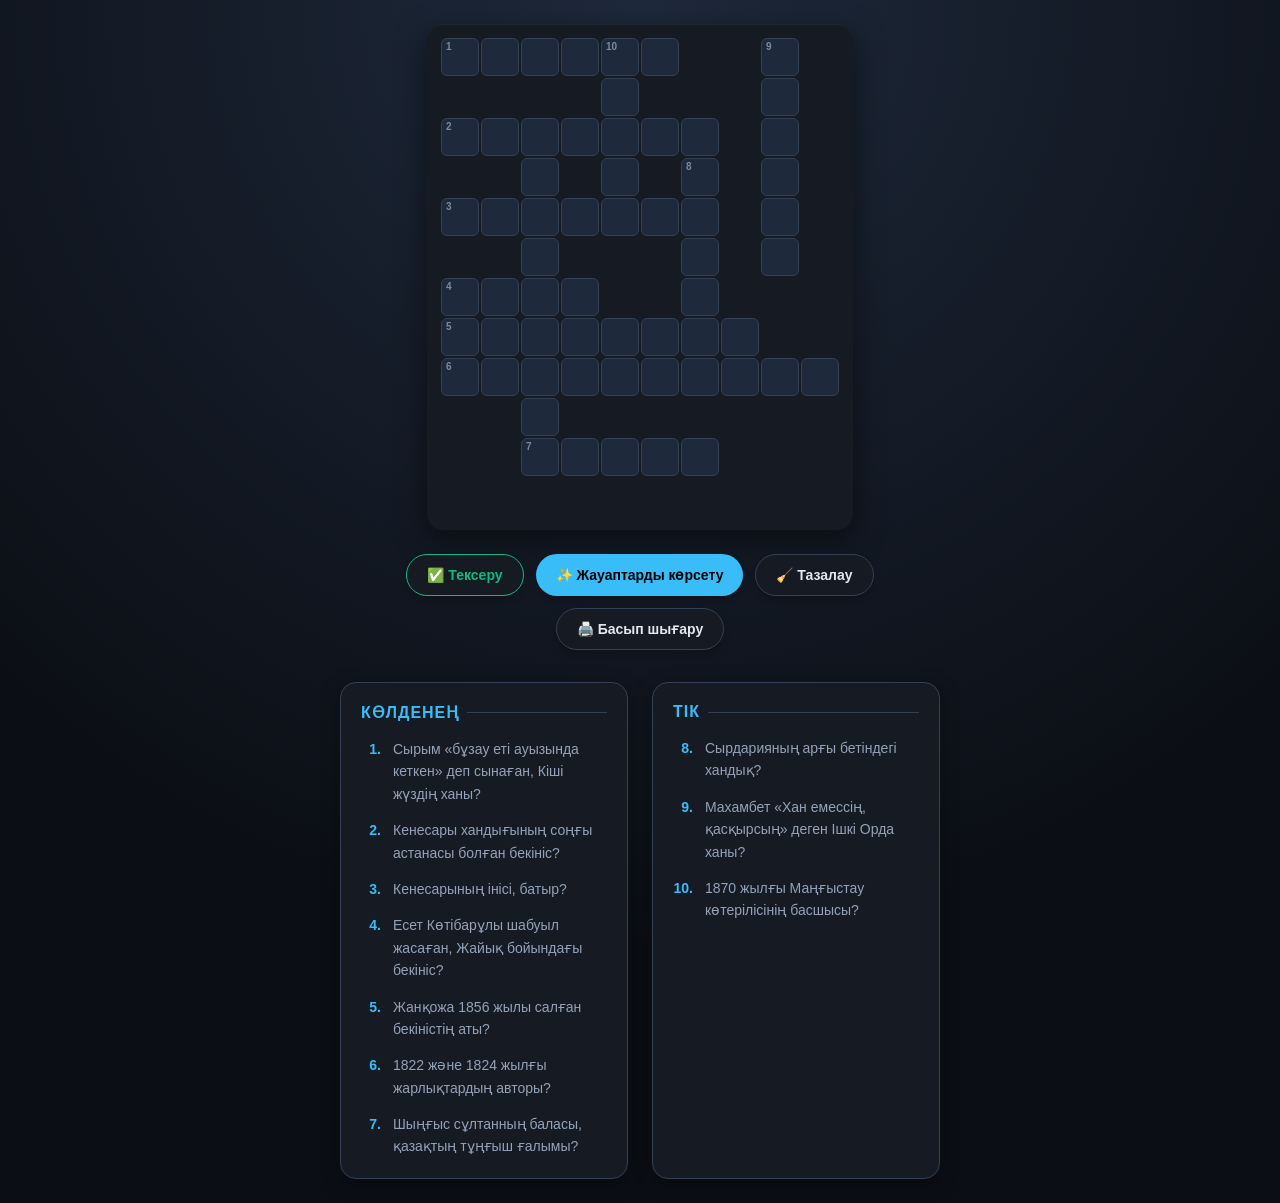
==== commit afa1a366: "Изменение 2" ====
--- a/index.html
+++ b/index.html
@@ -15,6 +15,8 @@
     --cell: #1e293b;
     --accent: #38bdf8;
     --accent-glow: rgba(56, 189, 248, 0.3);
+    --success: #10b981; /* Зеленый */
+    --error: #ef4444;   /* Красный */
   }
 
   * { box-sizing: border-box; -webkit-tap-highlight-color: transparent; }
@@ -69,6 +71,13 @@
     transform: scale(1.05);
     z-index: 10;
   }
+
+  /* Подсветка при проверке */
+  td.correct { border-color: var(--success); background: rgba(16, 185, 129, 0.1); }
+  td.correct input { color: var(--success); }
+  
+  td.incorrect { border-color: var(--error); background: rgba(239, 68, 68, 0.1); }
+  td.incorrect input { color: var(--error); }
 
   td input {
     width: 100%;
@@ -133,8 +142,12 @@
   }
 
   button:active { transform: translateY(0); }
+  
   button.primary { background: var(--accent); color: #000; border: none; }
   button.primary:hover { background: #7dd3fc; color: #000; }
+  
+  button.check { border-color: var(--success); color: var(--success); }
+  button.check:hover { background: rgba(16, 185, 129, 0.1); border-color: var(--success); color: var(--success); }
 
   /* --- Секция вопросов --- */
   .clues {
@@ -205,6 +218,8 @@
     .clue-group h3 { color: #000; }
     .clue { color: #333; }
     .clue b { color: #000; }
+    td.correct, td.incorrect { background: #fff; border-color: #000; }
+    td.correct input, td.incorrect input { color: #000; }
   }
 </style>
 </head>
@@ -215,6 +230,7 @@
 </div>
 
 <div class="toolbar">
+  <button class="check" onclick="check()">✅ Тексеру</button>
   <button class="primary" onclick="rev()">✨ Жауаптарды көрсету</button>
   <button onclick="clr()">🧹 Тазалау</button>
   <button onclick="window.print()">🖨️ Басып шығару</button>
@@ -232,35 +248,20 @@
 </div>
 
 <script>
-// ИДЕАЛЬНО КРАСИВАЯ СЕТКА
 const D = {
   "R": 12,
   "C": 10,
   "cells": {
-    // === ГОРИЗОНТАЛЬНЫЕ ===
-    // 1. НҰРАЛЫ (0,0-0,5) 
     "0,0":"Н","0,1":"Ұ","0,2":"Р","0,3":"А","0,4":"Л","0,5":"Ы",
-    // 2. АҚМОЛА (2,0-2,6)
     "2,0":"А","2,1":"Қ","2,2":"М","2,3":"О","2,4":"Л","2,5":"А","2,6":"А",
-    // 3. ЖАНТАЙ (4,0-4,5)
     "4,0":"Ж","4,1":"А","4,2":"Н","4,3":"Т","4,4":"А","4,5":"Й",
-    // 4. ОРСК (6,0-6,3)
     "6,0":"О","6,1":"Р","6,2":"С","6,3":"К",
-    // 5. ЖАҢАҚАЛА (7,0-7,7)
     "7,0":"Ж","7,1":"А","7,2":"Ң","7,3":"А","7,4":"Қ","7,5":"А","7,6":"Л","7,7":"А",
-    // 6. СПЕРЕНСКИЙ (8,0-8,9)
     "8,0":"С","8,1":"П","8,2":"Е","8,3":"Р","8,4":"Е","8,5":"Н","8,6":"С","8,7":"К","8,8":"И","8,9":"Й",
-    // 7. ШАҚАН (10,2-10,6)
     "10,2":"Ш","10,3":"О","10,4":"Қ","10,5":"А","10,6":"Н",
-
-    // === ВЕРТИКАЛЬНЫЕ ===
-    // 8. ҚОҚАН (3,6-7,6)
     "3,6":"Қ","4,6":"О","5,6":"Қ","6,6":"А","7,6":"Н",
-    // 9. ЖӘҢГІР (0,8-5,8)
     "0,8":"Ж","1,8":"Ә","2,8":"Ң","3,8":"Г","4,8":"І","5,8":"Р",
-    // 10. ДОСАН (0,4-4,4)
     "0,4":"Д","1,4":"О","2,4":"С","3,4":"А","4,4":"Н",
-    // 11. БАЙ (2,2-9,2)
     "2,2":"Б","3,2":"А","4,2":"Й","5,2":"А","6,2":"А","7,2":"А","8,2":"А","9,2":"А"
   },
   "nums": {
@@ -300,17 +301,53 @@
 
 const I = [...document.querySelectorAll('input')];
 I.forEach((inp, idx) => {
+  // Сброс цветов при вводе
   inp.addEventListener('input', () => {
     inp.value = inp.value.toUpperCase().slice(-1);
+    inp.parentElement.classList.remove('correct', 'incorrect');
     if (inp.value && I[idx+1]) I[idx+1].focus();
   });
+  
   inp.addEventListener('keydown', (e) => {
-    if (e.key === 'Backspace' && !inp.value && idx > 0) I[idx-1].focus();
+    if (e.key === 'Backspace' && !inp.value && idx > 0) {
+        inp.parentElement.classList.remove('correct', 'incorrect');
+        I[idx-1].focus();
+    }
   });
 });
 
-function rev(){ I.forEach(i => i.value = i.dataset.a); }
-function clr(){ I.forEach(i => i.value = ''); }
+// Кнопка ПРОВЕРКИ
+function check() {
+  I.forEach(inp => {
+    const td = inp.parentElement;
+    td.classList.remove('correct', 'incorrect'); // Сброс старых цветов
+    
+    if (!inp.value) {
+       // Если пусто, можно ничего не красить или покрасить в красный
+       return; 
+    }
+    
+    if (inp.value === inp.dataset.a) {
+      td.classList.add('correct'); // Правильно (зеленый)
+    } else {
+      td.classList.add('incorrect'); // Неправильно (красный)
+    }
+  });
+}
+
+function rev(){ 
+  I.forEach(i => {
+    i.value = i.dataset.a;
+    i.parentElement.classList.remove('correct', 'incorrect');
+  });
+}
+
+function clr(){ 
+  I.forEach(i => {
+    i.value = '';
+    i.parentElement.classList.remove('correct', 'incorrect');
+  });
+}
 
 const f = (l, id) => document.getElementById(id).innerHTML = l.map(x => '<div class="clue"><b>'+x[0]+'.</b><span>'+x[1]+'</span></div>').join('');
 f(D.A, 'a'); 
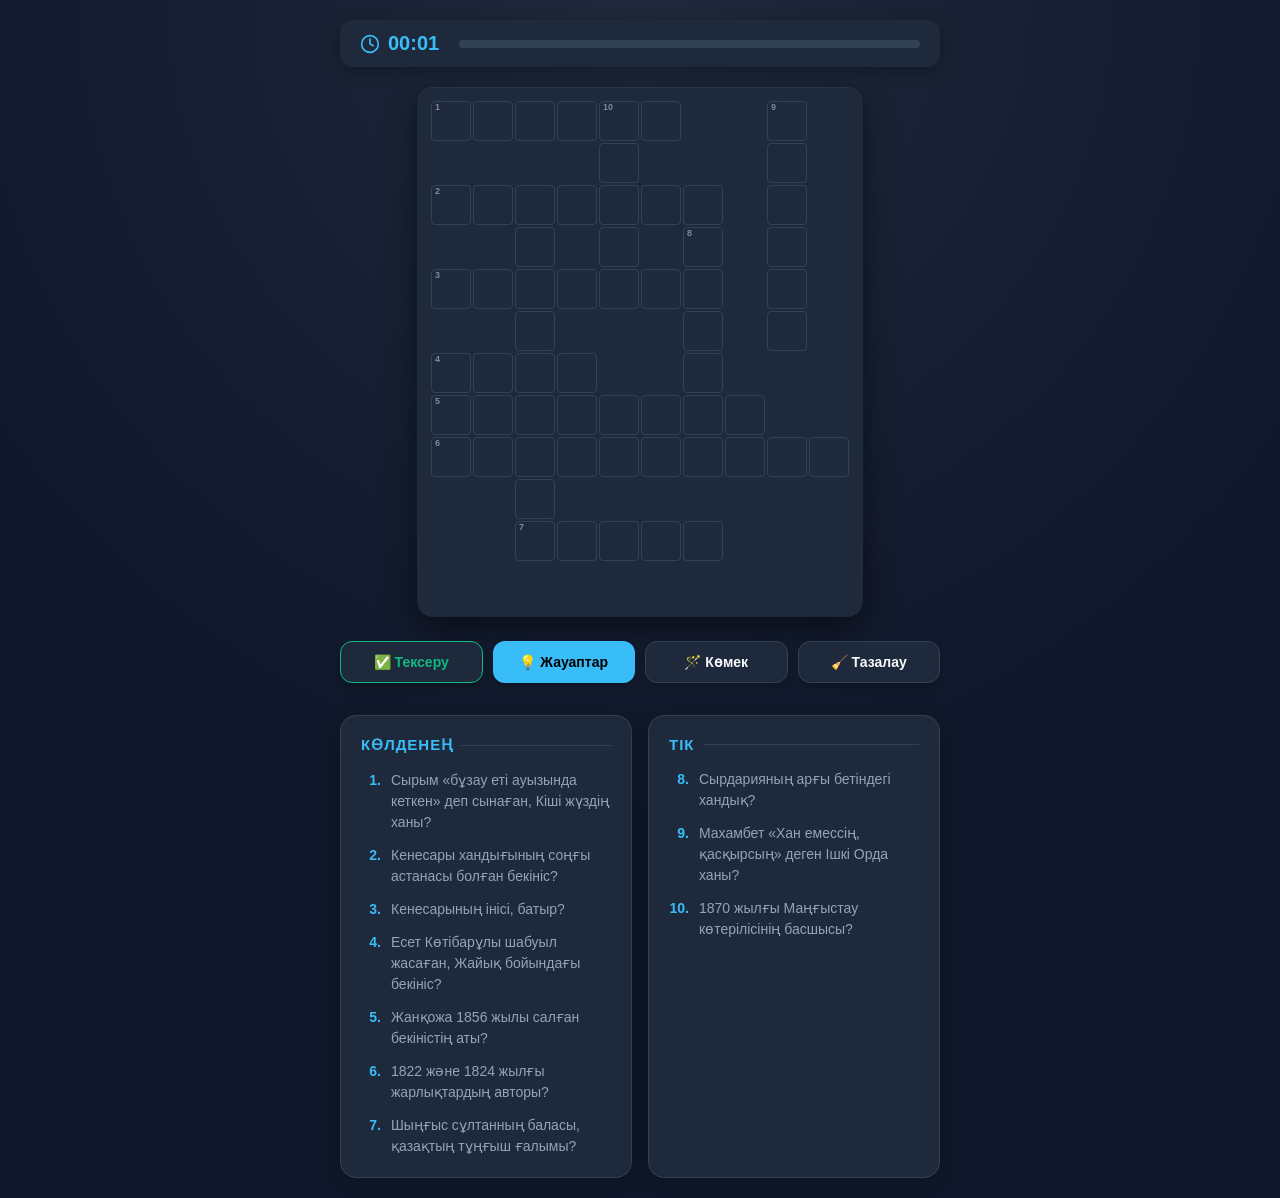
==== commit d70a0cbe: "Добавил таймер" ====
--- a/index.html
+++ b/index.html
@@ -6,32 +6,75 @@
 <title>Қазақ көтерілістері — Кроссворд</title>
 <style>
   :root {
-    --bg: #0b0e14;
-    --surface: #151a23;
-    --surface-hover: #1e2532;
-    --fg: #e2e8f0;
+    --bg: #0f172a;
+    --surface: #1e293b;
+    --surface-hover: #334155;
+    --fg: #f8fafc;
     --fg-muted: #94a3b8;
     --line: #334155;
     --cell: #1e293b;
     --accent: #38bdf8;
-    --accent-glow: rgba(56, 189, 248, 0.3);
-    --success: #10b981; /* Зеленый */
-    --error: #ef4444;   /* Красный */
-  }
-
-  * { box-sizing: border-box; -webkit-tap-highlight-color: transparent; }
+    --accent-glow: rgba(56, 189, 248, 0.4);
+    --success: #10b981;
+    --error: #f43f5e;
+    --highlight: #3b82f6; /* Цвет выделенного слова */
+  }
+
+  * { box-sizing: border-box; -webkit-tap-highlight-color: transparent; user-select: none; }
 
   body {
     background-color: var(--bg);
-    background-image: radial-gradient(circle at 50% 0%, #1e293b 0%, var(--bg) 70%);
+    background-image: radial-gradient(circle at 50% 0%, #1e293b 0%, var(--bg) 60%);
     color: var(--fg);
-    font-family: -apple-system, BlinkMacSystemFont, "Segoe UI", Roboto, Helvetica, Arial, sans-serif;
+    font-family: 'Segoe UI', Roboto, Helvetica, Arial, sans-serif;
     margin: 0;
-    padding: 24px 16px;
+    padding: 20px 16px;
     display: flex;
     flex-direction: column;
     align-items: center;
     min-height: 100vh;
+  }
+
+  /* --- Шапка (Таймер и Прогресс) --- */
+  .header {
+    width: 100%;
+    max-width: 600px;
+    display: flex;
+    justify-content: space-between;
+    align-items: center;
+    margin-bottom: 20px;
+    background: var(--surface);
+    padding: 12px 20px;
+    border-radius: 12px;
+    box-shadow: 0 4px 15px rgba(0,0,0,0.3);
+  }
+
+  .timer {
+    font-size: 20px;
+    font-weight: 700;
+    font-variant-numeric: tabular-nums;
+    color: var(--accent);
+    display: flex;
+    align-items: center;
+    gap: 8px;
+  }
+  
+  .timer svg { width: 20px; height: 20px; stroke: var(--accent); }
+
+  .progress-container {
+    flex: 1;
+    margin-left: 20px;
+    height: 8px;
+    background: var(--line);
+    border-radius: 4px;
+    overflow: hidden;
+  }
+
+  .progress-bar {
+    height: 100%;
+    background: linear-gradient(90deg, var(--accent), var(--success));
+    width: 0%;
+    transition: width 0.3s ease;
   }
 
   /* --- Сетка --- */
@@ -40,43 +83,53 @@
     max-width: 100%;
     padding: 12px;
     margin-bottom: 24px;
-    scrollbar-width: none; 
     background: var(--surface);
     border-radius: 16px;
     box-shadow: 0 10px 30px rgba(0,0,0,0.5), inset 0 1px 0 rgba(255,255,255,0.05);
+    touch-action: pan-x pan-y; /* Для мобильных */
   }
   .table-wrap::-webkit-scrollbar { display: none; }
 
   table { border-collapse: separate; border-spacing: 2px; margin: 0 auto; }
 
   td {
-    width: 38px;
-    height: 38px;
+    width: 36px;
+    height: 36px;
     padding: 0;
     position: relative;
     background: transparent;
   }
 
+  @media (min-width: 400px) {
+    td { width: 40px; height: 40px; }
+  }
+
   td.c {
     background: var(--cell);
     border: 1px solid var(--line);
-    border-radius: 6px;
-    transition: all 0.2s ease;
-  }
-
+    border-radius: 4px;
+    transition: all 0.15s ease;
+  }
+
+  /* Подсветка активного слова */
+  td.c.active-word {
+    background: #1e3a8a; /* Темно-синий фон для слова */
+    border-color: #60a5fa;
+  }
+  
+  /* Подсветка выбранной клетки */
   td.c:focus-within {
     border-color: var(--accent);
     box-shadow: 0 0 0 3px var(--accent-glow);
-    background: var(--surface-hover);
+    background: #0f172a;
     transform: scale(1.05);
     z-index: 10;
   }
 
-  /* Подсветка при проверке */
   td.correct { border-color: var(--success); background: rgba(16, 185, 129, 0.1); }
   td.correct input { color: var(--success); }
   
-  td.incorrect { border-color: var(--error); background: rgba(239, 68, 68, 0.1); }
+  td.incorrect { border-color: var(--error); background: rgba(244, 63, 94, 0.1); }
   td.incorrect input { color: var(--error); }
 
   td input {
@@ -91,38 +144,42 @@
     text-transform: uppercase;
     outline: none;
     padding: 0;
-    caret-color: var(--accent);
+    caret-color: transparent; /* Убираем курсор, фокус виден по рамке */
   }
 
   td i {
     position: absolute;
-    top: 2px;
-    left: 4px;
-    font-size: 10px;
+    top: 1px;
+    left: 3px;
+    font-size: 9px;
     font-style: normal;
     color: var(--fg-muted);
     font-weight: 800;
     pointer-events: none;
     opacity: 0.8;
+    line-height: 1;
   }
 
   /* --- Кнопки --- */
   .toolbar {
-    display: flex;
-    gap: 12px;
-    flex-wrap: wrap;
-    justify-content: center;
+    display: grid;
+    grid-template-columns: repeat(2, 1fr);
+    gap: 10px;
     width: 100%;
     max-width: 600px;
     margin-bottom: 32px;
+  }
+
+  @media (min-width: 600px) {
+    .toolbar { grid-template-columns: repeat(4, 1fr); }
   }
 
   button {
     background: var(--surface);
     border: 1px solid var(--line);
     color: var(--fg);
-    padding: 12px 20px;
-    border-radius: 50px;
+    padding: 12px 16px;
+    border-radius: 12px;
     cursor: pointer;
     font-size: 14px;
     font-family: inherit;
@@ -130,7 +187,8 @@
     transition: all 0.2s ease;
     display: flex;
     align-items: center;
-    gap: 8px;
+    justify-content: center;
+    gap: 6px;
     box-shadow: 0 4px 6px rgba(0,0,0,0.2);
   }
 
@@ -138,16 +196,48 @@
     background: var(--surface-hover);
     border-color: var(--accent);
     color: var(--accent);
-    transform: translateY(-2px);
-  }
-
-  button:active { transform: translateY(0); }
-  
+  }
+
   button.primary { background: var(--accent); color: #000; border: none; }
   button.primary:hover { background: #7dd3fc; color: #000; }
   
   button.check { border-color: var(--success); color: var(--success); }
   button.check:hover { background: rgba(16, 185, 129, 0.1); border-color: var(--success); color: var(--success); }
+
+  /* --- Модальное окно победы --- */
+  .modal {
+    display: none;
+    position: fixed;
+    top: 0; left: 0; width: 100%; height: 100%;
+    background: rgba(0,0,0,0.8);
+    backdrop-filter: blur(5px);
+    z-index: 100;
+    justify-content: center;
+    align-items: center;
+    opacity: 0;
+    transition: opacity 0.3s ease;
+  }
+  .modal.show { display: flex; opacity: 1; }
+  
+  .modal-content {
+    background: var(--surface);
+    padding: 40px 30px;
+    border-radius: 20px;
+    text-align: center;
+    box-shadow: 0 20px 50px rgba(0,0,0,0.5), 0 0 0 1px var(--accent);
+    animation: popIn 0.4s cubic-bezier(0.175, 0.885, 0.32, 1.275);
+    max-width: 90%;
+    width: 400px;
+  }
+
+  @keyframes popIn {
+    0% { transform: scale(0.8); opacity: 0; }
+    100% { transform: scale(1); opacity: 1; }
+  }
+
+  .modal-content h2 { color: var(--success); margin: 0 0 10px 0; font-size: 28px; }
+  .modal-content p { color: var(--fg-muted); font-size: 16px; margin: 0 0 20px 0; }
+  .modal-content .time-final { font-size: 36px; font-weight: bold; color: var(--accent); margin-bottom: 24px; }
 
   /* --- Секция вопросов --- */
   .clues {
@@ -155,7 +245,7 @@
     max-width: 600px;
     display: grid;
     grid-template-columns: 1fr;
-    gap: 24px;
+    gap: 16px;
   }
 
   @media (min-width: 768px) {
@@ -167,12 +257,12 @@
     padding: 20px;
     border-radius: 16px;
     border: 1px solid var(--line);
-    box-shadow: 0 4px 20px rgba(0,0,0,0.3);
+    box-shadow: 0 4px 20px rgba(0,0,0,0.2);
   }
 
   .clue-group h3 {
     color: var(--accent);
-    font-size: 16px;
+    font-size: 15px;
     margin: 0 0 16px 0;
     font-weight: 800;
     text-transform: uppercase;
@@ -190,27 +280,21 @@
 
   .clue {
     font-size: 14px;
-    line-height: 1.6;
-    margin-bottom: 14px;
+    line-height: 1.5;
+    margin-bottom: 12px;
     display: flex;
-    gap: 12px;
+    gap: 10px;
     color: var(--fg-muted);
   }
 
   .clue:last-child { margin-bottom: 0; }
-
-  .clue b {
-    color: var(--accent);
-    font-weight: 800;
-    min-width: 20px;
-    text-align: right;
-  }
+  .clue b { color: var(--accent); font-weight: 800; min-width: 20px; text-align: right; }
 
   /* --- Принт --- */
   @media print {
     body { background: #fff; color: #000; padding: 0; }
-    .toolbar { display: none; }
-    .table-wrap { box-shadow: none; background: none; padding: 0; }
+    .toolbar, .header { display: none; }
+    .table-wrap { box-shadow: none; background: none; padding: 0; border: none; }
     td.c { background: #fff; border-color: #000; }
     td input { color: #000; }
     td i { color: #555; }
@@ -218,24 +302,38 @@
     .clue-group h3 { color: #000; }
     .clue { color: #333; }
     .clue b { color: #000; }
-    td.correct, td.incorrect { background: #fff; border-color: #000; }
+    td.correct, td.incorrect, td.active-word { background: #fff; border-color: #000; }
     td.correct input, td.incorrect input { color: #000; }
   }
 </style>
 </head>
 <body>
 
+<!-- Шапка -->
+<div class="header">
+  <div class="timer">
+    <svg viewBox="0 0 24 24" fill="none" stroke-width="2" stroke-linecap="round" stroke-linejoin="round"><circle cx="12" cy="12" r="10"></circle><polyline points="12 6 12 12 16 14"></polyline></svg>
+    <span id="timeDisplay">00:00</span>
+  </div>
+  <div class="progress-container">
+    <div class="progress-bar" id="progressBar"></div>
+  </div>
+</div>
+
+<!-- Сетка -->
 <div class="table-wrap">
   <div id="grid"></div>
 </div>
 
+<!-- Кнопки -->
 <div class="toolbar">
-  <button class="check" onclick="check()">✅ Тексеру</button>
-  <button class="primary" onclick="rev()">✨ Жауаптарды көрсету</button>
-  <button onclick="clr()">🧹 Тазалау</button>
-  <button onclick="window.print()">🖨️ Басып шығару</button>
+  <button class="check" onclick="checkAnswers()">✅ Тексеру</button>
+  <button class="primary" onclick="showAnswers()">💡 Жауаптар</button>
+  <button onclick="hint()">🪄 Көмек</button>
+  <button onclick="clearAll()">🧹 Тазалау</button>
 </div>
 
+<!-- Вопросы -->
 <div class="clues">
   <div class="clue-group">
     <h3>Көлденең</h3>
@@ -247,7 +345,18 @@
   </div>
 </div>
 
+<!-- Модалка победы -->
+<div class="modal" id="winModal">
+  <div class="modal-content">
+    <h2>🎉 Керемет!</h2>
+    <p>Сіз кроссвордты толығымен дұрыс шештіңіз!</p>
+    <div class="time-final" id="finalTime">00:00</div>
+    <button class="primary" onclick="closeModal()" style="width: 100%;">Жабу</button>
+  </div>
+</div>
+
 <script>
+// Данные кроссворда (сетка и вопросы)
 const D = {
   "R": 12,
   "C": 10,
@@ -284,74 +393,262 @@
   ]
 };
 
-const g = document.getElementById('grid');
-let t = document.createElement('table');
-
-for (let r=0; r<D.R; r++) {
-  let tr = t.insertRow();
-  for (let c=0; c<D.C; c++) {
-    let td = tr.insertCell(), k = r+','+c;
-    if (D.cells[k]) {
-      td.className = 'c';
-      td.innerHTML = (D.nums[k] ? '<i>'+D.nums[k]+'</i>' : '') + '<input maxlength="1" autocomplete="off" spellcheck="false" data-a="'+D.cells[k]+'">';
+// Переменные состояния
+let startTime = Date.now();
+let timerInterval;
+let isGameWon = false;
+let inputs = [];
+let gridMap = {}; // Для быстрого поиска клеток по координатам
+
+// Инициализация
+function init() {
+  buildGrid();
+  buildClues();
+  startTimer();
+  calculateProgress();
+}
+
+// Построение сетки
+function buildGrid() {
+  const g = document.getElementById('grid');
+  let t = document.createElement('table');
+
+  for (let r=0; r<D.R; r++) {
+    let tr = t.insertRow();
+    for (let c=0; c<D.C; c++) {
+      let td = tr.insertCell(), k = r+','+c;
+      if (D.cells[k]) {
+        td.className = 'c';
+        td.dataset.r = r;
+        td.dataset.c = c;
+        
+        const num = D.nums[k] ? '<i>'+D.nums[k]+'</i>' : '';
+        const input = `<input maxlength="1" autocomplete="off" spellcheck="false" data-a="${D.cells[k]}" data-r="${r}" data-c="${c}">`;
+        
+        td.innerHTML = num + input;
+        gridMap[k] = td;
+      }
     }
   }
-}
-g.appendChild(t);
-
-const I = [...document.querySelectorAll('input')];
-I.forEach((inp, idx) => {
-  // Сброс цветов при вводе
-  inp.addEventListener('input', () => {
-    inp.value = inp.value.toUpperCase().slice(-1);
+  g.appendChild(t);
+
+  inputs = [...document.querySelectorAll('input')];
+  
+  // Навешиваем события на каждую клетку
+  inputs.forEach(inp => {
+    const r = parseInt(inp.dataset.r);
+    const c = parseInt(inp.dataset.c);
+    const td = inp.parentElement;
+    
+    // Фокус: подсветка всего слова
+    inp.addEventListener('focus', () => {
+      clearHighlights();
+      highlightWord(r, c, 'across'); // По умолчанию горизонталь
+    });
+
+    // Ввод буквы
+    inp.addEventListener('input', (e) => {
+      inp.value = inp.value.toUpperCase().slice(-1);
+      td.classList.remove('correct', 'incorrect');
+      
+      if (inp.value) {
+        // Переход к следующей клетке в слове (по горизонтали или вертикали)
+        moveToNextInput(r, c);
+      }
+      calculateProgress();
+      checkWin();
+    });
+
+    // Обработка клавиш
+    inp.addEventListener('keydown', (e) => {
+      let nextR = r, nextC = c;
+      
+      if (e.key === 'ArrowRight') nextC++;
+      else if (e.key === 'ArrowLeft') nextC--;
+      else if (e.key === 'ArrowDown') nextR++;
+      else if (e.key === 'ArrowUp') nextR--;
+      else if (e.key === 'Backspace' && !inp.value) {
+        // Если пусто, удаляем предыдущую
+        e.preventDefault();
+        const prev = getPrevInput(r, c);
+        if (prev) { prev.focus(); prev.value = ''; prev.parentElement.classList.remove('correct', 'incorrect'); }
+        return;
+      } else return;
+
+      const nextKey = nextR + ',' + nextC;
+      if (gridMap[nextKey]) {
+        e.preventDefault();
+        gridMap[nextKey].querySelector('input').focus();
+      }
+    });
+
+    // Клик по клетке: определить направление (если пересечение)
+    inp.addEventListener('click', () => {
+      // Простая логика: если есть слово справа или слева - горизонталь, иначе вертикаль
+      const hasRight = gridMap[r+','+(c+1)] || gridMap[r+','+(c-1)];
+      clearHighlights();
+      highlightWord(r, c, hasRight ? 'across' : 'down');
+    });
+  });
+}
+
+// Вспомогательные функции навигации
+function moveToNextInput(r, c) {
+  // Пытаемся сдвинуться вправо
+  let next = gridMap[r+','+(c+1)];
+  if (next && next.querySelector('input').value === '') {
+    next.querySelector('input').focus(); return;
+  }
+  // Если справа пусто/стена, пытаемся вниз
+  next = gridMap[(r+1)+','+c];
+  if (next && next.querySelector('input').value === '') {
+    next.querySelector('input').focus(); return;
+  }
+  // Иначе ищем любую следующую пустую клетку
+  const currentIdx = inputs.indexOf(document.activeElement);
+  for (let i = currentIdx + 1; i < inputs.length; i++) {
+    if (!inputs[i].value) { inputs[i].focus(); return; }
+  }
+}
+
+function getPrevInput(r, c) {
+  // Логика обратная
+  let prev = gridMap[r+','+(c-1)];
+  if (prev) return prev.querySelector('input');
+  prev = gridMap[(r-1)+','+c];
+  if (prev) return prev.querySelector('input');
+  return null;
+}
+
+// Подсветка слова
+function highlightWord(r, c, direction) {
+  let curr = gridMap[r+','+c];
+  if (!curr) return;
+
+  // Идем влево/вверх до начала слова
+  let startR = r, startC = c;
+  if (direction === 'across') {
+    while (gridMap[startR+','+(startC-1)]) startC--;
+  } else {
+    while (gridMap[(startR-1)+','+startC]) startR--;
+  }
+
+  // Идем вправо/вниз до конца, подсвечивая
+  let currR = startR, currC = startC;
+  while (gridMap[currR+','+currC]) {
+    gridMap[currR+','+currC].classList.add('active-word');
+    if (direction === 'across') currC++;
+    else currR++;
+  }
+}
+
+function clearHighlights() {
+  document.querySelectorAll('.active-word').forEach(el => el.classList.remove('active-word'));
+}
+
+// --- Таймер ---
+function startTimer() {
+  timerInterval = setInterval(() => {
+    if (isGameWon) return;
+    const diff = Math.floor((Date.now() - startTime) / 1000);
+    document.getElementById('timeDisplay').innerText = formatTime(diff);
+  }, 1000);
+}
+
+function formatTime(seconds) {
+  const m = Math.floor(seconds / 60).toString().padStart(2, '0');
+  const s = (seconds % 60).toString().padStart(2, '0');
+  return `${m}:${s}`;
+}
+
+// --- Прогресс ---
+function calculateProgress() {
+  const total = inputs.length;
+  const filled = inputs.filter(i => i.value !== '').length;
+  const percent = (filled / total) * 100;
+  document.getElementById('progressBar').style.width = percent + '%';
+}
+
+// --- Кнопки ---
+function checkAnswers() {
+  inputs.forEach(inp => {
+    const td = inp.parentElement;
+    td.classList.remove('correct', 'incorrect');
+    if (!inp.value) return; // Пустые не трогаем
+    
+    if (inp.value === inp.dataset.a) td.classList.add('correct');
+    else td.classList.add('incorrect');
+  });
+}
+
+function showAnswers() {
+  inputs.forEach(inp => {
+    inp.value = inp.dataset.a;
     inp.parentElement.classList.remove('correct', 'incorrect');
-    if (inp.value && I[idx+1]) I[idx+1].focus();
   });
-  
-  inp.addEventListener('keydown', (e) => {
-    if (e.key === 'Backspace' && !inp.value && idx > 0) {
-        inp.parentElement.classList.remove('correct', 'incorrect');
-        I[idx-1].focus();
-    }
+  calculateProgress();
+  // Не вызываем checkWin(), чтобы не триггерить победу при показе ответов
+}
+
+function hint() {
+  // Находим все пустые или неправильные клетки
+  const wrongInputs = inputs.filter(inp => !inp.value || inp.value !== inp.dataset.a);
+  if (wrongInputs.length === 0) {
+    alert("Барлығы дұрыс! 🎉");
+    return;
+  }
+  // Выбираем случайную
+  const randomInp = wrongInputs[Math.floor(Math.random() * wrongInputs.length)];
+  randomInp.value = randomInp.dataset.a;
+  randomInp.parentElement.classList.add('correct');
+  calculateProgress();
+  randomInp.focus();
+  // Скрываем ошибку при вводе
+  randomInp.addEventListener('input', () => randomInp.parentElement.classList.remove('correct'), { once: true });
+  checkWin();
+}
+
+function clearAll() {
+  inputs.forEach(inp => {
+    inp.value = '';
+    inp.parentElement.classList.remove('correct', 'incorrect');
   });
-});
-
-// Кнопка ПРОВЕРКИ
-function check() {
-  I.forEach(inp => {
-    const td = inp.parentElement;
-    td.classList.remove('correct', 'incorrect'); // Сброс старых цветов
-    
-    if (!inp.value) {
-       // Если пусто, можно ничего не красить или покрасить в красный
-       return; 
-    }
-    
-    if (inp.value === inp.dataset.a) {
-      td.classList.add('correct'); // Правильно (зеленый)
-    } else {
-      td.classList.add('incorrect'); // Неправильно (красный)
-    }
-  });
-}
-
-function rev(){ 
-  I.forEach(i => {
-    i.value = i.dataset.a;
-    i.parentElement.classList.remove('correct', 'incorrect');
-  });
-}
-
-function clr(){ 
-  I.forEach(i => {
-    i.value = '';
-    i.parentElement.classList.remove('correct', 'incorrect');
-  });
-}
-
-const f = (l, id) => document.getElementById(id).innerHTML = l.map(x => '<div class="clue"><b>'+x[0]+'.</b><span>'+x[1]+'</span></div>').join('');
-f(D.A, 'a'); 
-f(D.D, 'd');
+  calculateProgress();
+  isGameWon = false;
+  startTime = Date.now();
+  document.getElementById('timeDisplay').innerText = "00:00";
+}
+
+// --- Победа ---
+function checkWin() {
+  if (isGameWon) return;
+  const allFilled = inputs.every(i => i.value === i.dataset.a);
+  if (allFilled) {
+    isGameWon = true;
+    clearInterval(timerInterval);
+    const diff = Math.floor((Date.now() - startTime) / 1000);
+    document.getElementById('finalTime').innerText = formatTime(diff);
+    document.getElementById('winModal').classList.add('show');
+  }
+}
+
+function closeModal() {
+  document.getElementById('winModal').classList.remove('show');
+}
+
+// --- Вопросы ---
+function buildClues() {
+  const render = (list, id) => {
+    document.getElementById(id).innerHTML = list.map(x => 
+      `<div class="clue"><b>${x[0]}.</b><span>${x[1]}</span></div>`
+    ).join('');
+  };
+  render(D.A, 'a');
+  render(D.D, 'd');
+}
+
+// Запуск
+init();
 </script>
 </body>
 </html>
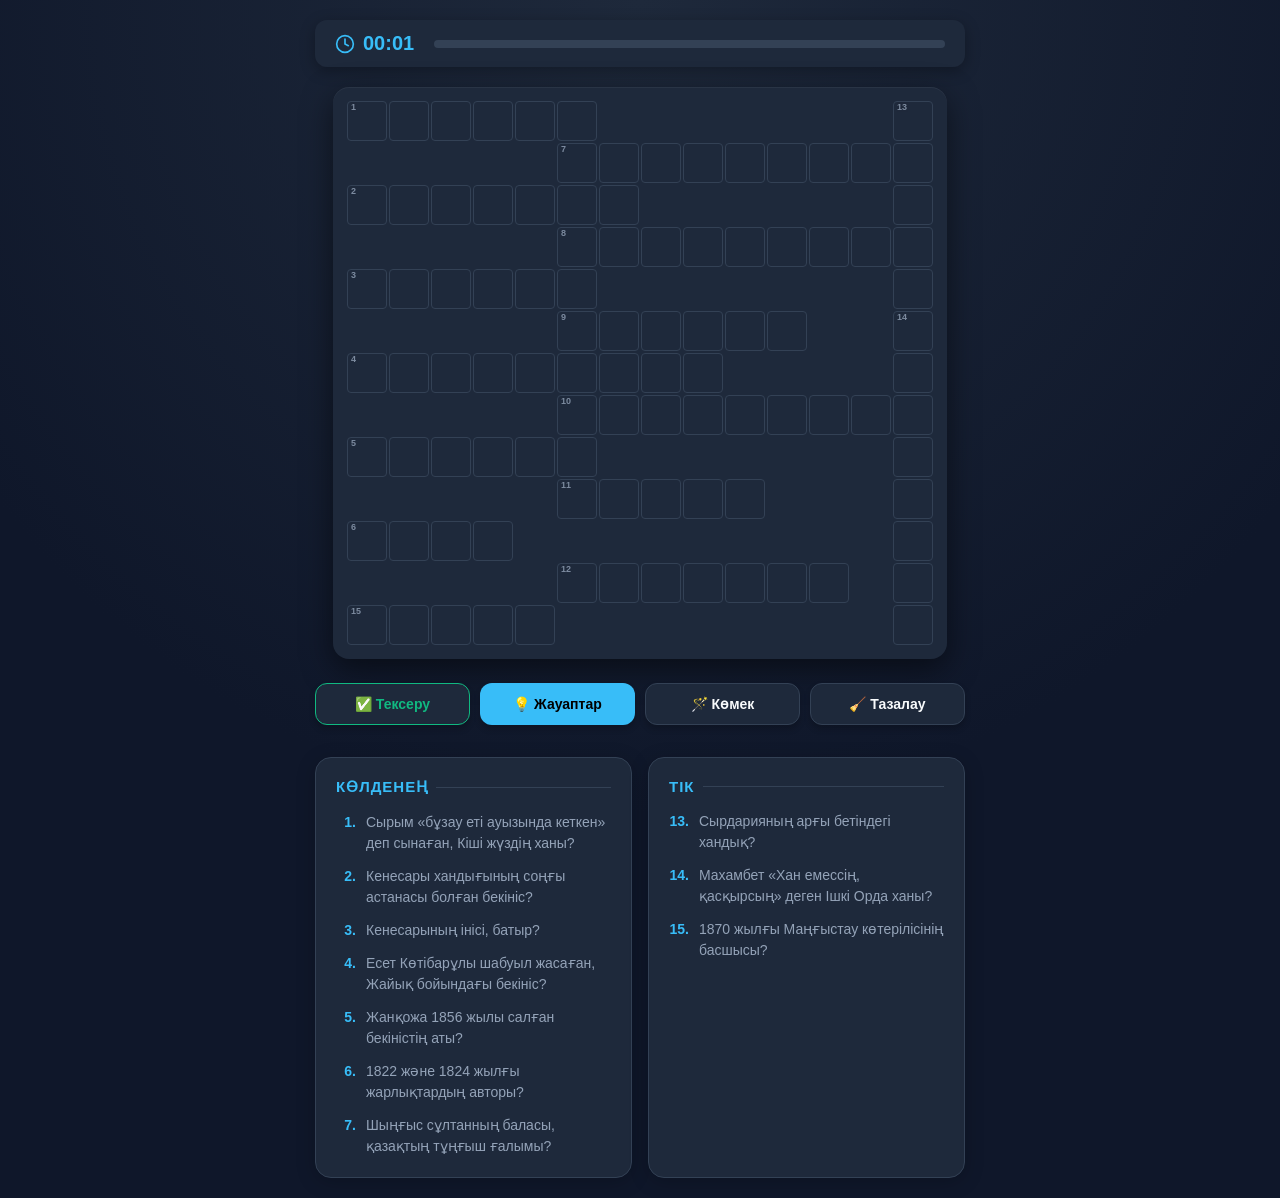
==== commit 891c1457: "Изменение 3" ====
--- a/index.html
+++ b/index.html
@@ -17,7 +17,7 @@
     --accent-glow: rgba(56, 189, 248, 0.4);
     --success: #10b981;
     --error: #f43f5e;
-    --highlight: #3b82f6; /* Цвет выделенного слова */
+    --highlight: #3b82f6;
   }
 
   * { box-sizing: border-box; -webkit-tap-highlight-color: transparent; user-select: none; }
@@ -35,10 +35,9 @@
     min-height: 100vh;
   }
 
-  /* --- Шапка (Таймер и Прогресс) --- */
   .header {
     width: 100%;
-    max-width: 600px;
+    max-width: 650px;
     display: flex;
     justify-content: space-between;
     align-items: center;
@@ -49,35 +48,12 @@
     box-shadow: 0 4px 15px rgba(0,0,0,0.3);
   }
 
-  .timer {
-    font-size: 20px;
-    font-weight: 700;
-    font-variant-numeric: tabular-nums;
-    color: var(--accent);
-    display: flex;
-    align-items: center;
-    gap: 8px;
-  }
-  
+  .timer { font-size: 20px; font-weight: 700; font-variant-numeric: tabular-nums; color: var(--accent); display: flex; align-items: center; gap: 8px; }
   .timer svg { width: 20px; height: 20px; stroke: var(--accent); }
 
-  .progress-container {
-    flex: 1;
-    margin-left: 20px;
-    height: 8px;
-    background: var(--line);
-    border-radius: 4px;
-    overflow: hidden;
-  }
-
-  .progress-bar {
-    height: 100%;
-    background: linear-gradient(90deg, var(--accent), var(--success));
-    width: 0%;
-    transition: width 0.3s ease;
-  }
-
-  /* --- Сетка --- */
+  .progress-container { flex: 1; margin-left: 20px; height: 8px; background: var(--line); border-radius: 4px; overflow: hidden; }
+  .progress-bar { height: 100%; background: linear-gradient(90deg, var(--accent), var(--success)); width: 0%; transition: width 0.3s ease; }
+
   .table-wrap {
     overflow-x: auto;
     max-width: 100%;
@@ -86,23 +62,14 @@
     background: var(--surface);
     border-radius: 16px;
     box-shadow: 0 10px 30px rgba(0,0,0,0.5), inset 0 1px 0 rgba(255,255,255,0.05);
-    touch-action: pan-x pan-y; /* Для мобильных */
+    touch-action: pan-x pan-y;
   }
   .table-wrap::-webkit-scrollbar { display: none; }
 
   table { border-collapse: separate; border-spacing: 2px; margin: 0 auto; }
 
-  td {
-    width: 36px;
-    height: 36px;
-    padding: 0;
-    position: relative;
-    background: transparent;
-  }
-
-  @media (min-width: 400px) {
-    td { width: 40px; height: 40px; }
-  }
+  td { width: 36px; height: 36px; padding: 0; position: relative; background: transparent; }
+  @media (min-width: 400px) { td { width: 40px; height: 40px; } }
 
   td.c {
     background: var(--cell);
@@ -111,13 +78,8 @@
     transition: all 0.15s ease;
   }
 
-  /* Подсветка активного слова */
-  td.c.active-word {
-    background: #1e3a8a; /* Темно-синий фон для слова */
-    border-color: #60a5fa;
-  }
+  td.c.active-word { background: #1e3a8a; border-color: #60a5fa; }
   
-  /* Подсветка выбранной клетки */
   td.c:focus-within {
     border-color: var(--accent);
     box-shadow: 0 0 0 3px var(--accent-glow);
@@ -128,169 +90,66 @@
 
   td.correct { border-color: var(--success); background: rgba(16, 185, 129, 0.1); }
   td.correct input { color: var(--success); }
-  
   td.incorrect { border-color: var(--error); background: rgba(244, 63, 94, 0.1); }
   td.incorrect input { color: var(--error); }
 
   td input {
-    width: 100%;
-    height: 100%;
-    background: transparent;
-    border: none;
-    color: #fff;
-    text-align: center;
-    font-size: 18px;
-    font-weight: 700;
-    text-transform: uppercase;
-    outline: none;
-    padding: 0;
-    caret-color: transparent; /* Убираем курсор, фокус виден по рамке */
+    width: 100%; height: 100%; background: transparent; border: none;
+    color: #fff; text-align: center; font-size: 18px; font-weight: 700;
+    text-transform: uppercase; outline: none; padding: 0; caret-color: transparent;
   }
 
   td i {
-    position: absolute;
-    top: 1px;
-    left: 3px;
-    font-size: 9px;
-    font-style: normal;
-    color: var(--fg-muted);
-    font-weight: 800;
-    pointer-events: none;
-    opacity: 0.8;
-    line-height: 1;
-  }
-
-  /* --- Кнопки --- */
+    position: absolute; top: 1px; left: 3px; font-size: 9px; font-style: normal;
+    color: var(--fg-muted); font-weight: 800; pointer-events: none; opacity: 0.8; line-height: 1;
+  }
+
   .toolbar {
-    display: grid;
-    grid-template-columns: repeat(2, 1fr);
-    gap: 10px;
-    width: 100%;
-    max-width: 600px;
-    margin-bottom: 32px;
-  }
-
-  @media (min-width: 600px) {
-    .toolbar { grid-template-columns: repeat(4, 1fr); }
-  }
+    display: grid; grid-template-columns: repeat(2, 1fr); gap: 10px;
+    width: 100%; max-width: 650px; margin-bottom: 32px;
+  }
+  @media (min-width: 600px) { .toolbar { grid-template-columns: repeat(4, 1fr); } }
 
   button {
-    background: var(--surface);
-    border: 1px solid var(--line);
-    color: var(--fg);
-    padding: 12px 16px;
-    border-radius: 12px;
-    cursor: pointer;
-    font-size: 14px;
-    font-family: inherit;
-    font-weight: 600;
-    transition: all 0.2s ease;
-    display: flex;
-    align-items: center;
-    justify-content: center;
-    gap: 6px;
+    background: var(--surface); border: 1px solid var(--line); color: var(--fg);
+    padding: 12px 16px; border-radius: 12px; cursor: pointer; font-size: 14px;
+    font-family: inherit; font-weight: 600; transition: all 0.2s ease;
+    display: flex; align-items: center; justify-content: center; gap: 6px;
     box-shadow: 0 4px 6px rgba(0,0,0,0.2);
   }
-
-  button:hover {
-    background: var(--surface-hover);
-    border-color: var(--accent);
-    color: var(--accent);
-  }
-
+  button:hover { background: var(--surface-hover); border-color: var(--accent); color: var(--accent); }
   button.primary { background: var(--accent); color: #000; border: none; }
   button.primary:hover { background: #7dd3fc; color: #000; }
-  
   button.check { border-color: var(--success); color: var(--success); }
   button.check:hover { background: rgba(16, 185, 129, 0.1); border-color: var(--success); color: var(--success); }
 
-  /* --- Модальное окно победы --- */
   .modal {
-    display: none;
-    position: fixed;
-    top: 0; left: 0; width: 100%; height: 100%;
-    background: rgba(0,0,0,0.8);
-    backdrop-filter: blur(5px);
-    z-index: 100;
-    justify-content: center;
-    align-items: center;
-    opacity: 0;
-    transition: opacity 0.3s ease;
+    display: none; position: fixed; top: 0; left: 0; width: 100%; height: 100%;
+    background: rgba(0,0,0,0.8); backdrop-filter: blur(5px); z-index: 100;
+    justify-content: center; align-items: center; opacity: 0; transition: opacity 0.3s ease;
   }
   .modal.show { display: flex; opacity: 1; }
-  
   .modal-content {
-    background: var(--surface);
-    padding: 40px 30px;
-    border-radius: 20px;
-    text-align: center;
+    background: var(--surface); padding: 40px 30px; border-radius: 20px; text-align: center;
     box-shadow: 0 20px 50px rgba(0,0,0,0.5), 0 0 0 1px var(--accent);
     animation: popIn 0.4s cubic-bezier(0.175, 0.885, 0.32, 1.275);
-    max-width: 90%;
-    width: 400px;
-  }
-
-  @keyframes popIn {
-    0% { transform: scale(0.8); opacity: 0; }
-    100% { transform: scale(1); opacity: 1; }
-  }
-
+    max-width: 90%; width: 400px;
+  }
+  @keyframes popIn { 0% { transform: scale(0.8); opacity: 0; } 100% { transform: scale(1); opacity: 1; } }
   .modal-content h2 { color: var(--success); margin: 0 0 10px 0; font-size: 28px; }
   .modal-content p { color: var(--fg-muted); font-size: 16px; margin: 0 0 20px 0; }
   .modal-content .time-final { font-size: 36px; font-weight: bold; color: var(--accent); margin-bottom: 24px; }
 
-  /* --- Секция вопросов --- */
-  .clues {
-    width: 100%;
-    max-width: 600px;
-    display: grid;
-    grid-template-columns: 1fr;
-    gap: 16px;
-  }
-
-  @media (min-width: 768px) {
-    .clues { grid-template-columns: 1fr 1fr; }
-  }
-
-  .clue-group {
-    background: var(--surface);
-    padding: 20px;
-    border-radius: 16px;
-    border: 1px solid var(--line);
-    box-shadow: 0 4px 20px rgba(0,0,0,0.2);
-  }
-
-  .clue-group h3 {
-    color: var(--accent);
-    font-size: 15px;
-    margin: 0 0 16px 0;
-    font-weight: 800;
-    text-transform: uppercase;
-    letter-spacing: 1px;
-    display: flex;
-    align-items: center;
-    gap: 8px;
-  }
-  .clue-group h3::after {
-    content: "";
-    flex: 1;
-    height: 1px;
-    background: var(--line);
-  }
-
-  .clue {
-    font-size: 14px;
-    line-height: 1.5;
-    margin-bottom: 12px;
-    display: flex;
-    gap: 10px;
-    color: var(--fg-muted);
-  }
-
+  .clues { width: 100%; max-width: 650px; display: grid; grid-template-columns: 1fr; gap: 16px; }
+  @media (min-width: 768px) { .clues { grid-template-columns: 1fr 1fr; } }
+
+  .clue-group { background: var(--surface); padding: 20px; border-radius: 16px; border: 1px solid var(--line); box-shadow: 0 4px 20px rgba(0,0,0,0.2); }
+  .clue-group h3 { color: var(--accent); font-size: 15px; margin: 0 0 16px 0; font-weight: 800; text-transform: uppercase; letter-spacing: 1px; display: flex; align-items: center; gap: 8px; }
+  .clue-group h3::after { content: ""; flex: 1; height: 1px; background: var(--line); }
+  .clue { font-size: 14px; line-height: 1.5; margin-bottom: 12px; display: flex; gap: 10px; color: var(--fg-muted); }
   .clue:last-child { margin-bottom: 0; }
   .clue b { color: var(--accent); font-weight: 800; min-width: 20px; text-align: right; }
 
-  /* --- Принт --- */
   @media print {
     body { background: #fff; color: #000; padding: 0; }
     .toolbar, .header { display: none; }
@@ -309,23 +168,16 @@
 </head>
 <body>
 
-<!-- Шапка -->
 <div class="header">
   <div class="timer">
     <svg viewBox="0 0 24 24" fill="none" stroke-width="2" stroke-linecap="round" stroke-linejoin="round"><circle cx="12" cy="12" r="10"></circle><polyline points="12 6 12 12 16 14"></polyline></svg>
     <span id="timeDisplay">00:00</span>
   </div>
-  <div class="progress-container">
-    <div class="progress-bar" id="progressBar"></div>
-  </div>
+  <div class="progress-container"><div class="progress-bar" id="progressBar"></div></div>
 </div>
 
-<!-- Сетка -->
-<div class="table-wrap">
-  <div id="grid"></div>
-</div>
-
-<!-- Кнопки -->
+<div class="table-wrap"><div id="grid"></div></div>
+
 <div class="toolbar">
   <button class="check" onclick="checkAnswers()">✅ Тексеру</button>
   <button class="primary" onclick="showAnswers()">💡 Жауаптар</button>
@@ -333,19 +185,11 @@
   <button onclick="clearAll()">🧹 Тазалау</button>
 </div>
 
-<!-- Вопросы -->
 <div class="clues">
-  <div class="clue-group">
-    <h3>Көлденең</h3>
-    <div id="a"></div>
-  </div>
-  <div class="clue-group">
-    <h3>Тік</h3>
-    <div id="d"></div>
-  </div>
+  <div class="clue-group"><h3>Көлденең</h3><div id="a"></div></div>
+  <div class="clue-group"><h3>Тік</h3><div id="d"></div></div>
 </div>
 
-<!-- Модалка победы -->
 <div class="modal" id="winModal">
   <div class="modal-content">
     <h2>🎉 Керемет!</h2>
@@ -356,26 +200,45 @@
 </div>
 
 <script>
-// Данные кроссворда (сетка и вопросы)
+// ВАШИ СЛОВА (СТРОГО ПО СПИСКУ)
 const D = {
-  "R": 12,
-  "C": 10,
+  "R": 13,
+  "C": 14,
   "cells": {
+    // 1. НҰРАЛЫ (0,0-0,5)
     "0,0":"Н","0,1":"Ұ","0,2":"Р","0,3":"А","0,4":"Л","0,5":"Ы",
-    "2,0":"А","2,1":"Қ","2,2":"М","2,3":"О","2,4":"Л","2,5":"А","2,6":"А",
-    "4,0":"Ж","4,1":"А","4,2":"Н","4,3":"Т","4,4":"А","4,5":"Й",
-    "6,0":"О","6,1":"Р","6,2":"С","6,3":"К",
-    "7,0":"Ж","7,1":"А","7,2":"Ң","7,3":"А","7,4":"Қ","7,5":"А","7,6":"Л","7,7":"А",
-    "8,0":"С","8,1":"П","8,2":"Е","8,3":"Р","8,4":"Е","8,5":"Н","8,6":"С","8,7":"К","8,8":"И","8,9":"Й",
-    "10,2":"Ш","10,3":"О","10,4":"Қ","10,5":"А","10,6":"Н",
-    "3,6":"Қ","4,6":"О","5,6":"Қ","6,6":"А","7,6":"Н",
-    "0,8":"Ж","1,8":"Ә","2,8":"Ң","3,8":"Г","4,8":"І","5,8":"Р",
-    "0,4":"Д","1,4":"О","2,4":"С","3,4":"А","4,4":"Н",
-    "2,2":"Б","3,2":"А","4,2":"Й","5,2":"А","6,2":"А","7,2":"А","8,2":"А","9,2":"А"
+    // 2. АҚБҰЛАҚ (2,0-2,6)
+    "2,0":"А","2,1":"Қ","2,2":"Б","2,3":"Ұ","2,4":"Л","2,5":"А","2,6":"Қ",
+    // 3. АҚМОЛА (4,0-4,5)
+    "4,0":"А","4,1":"Қ","4,2":"М","4,3":"О","4,4":"Л","4,5":"А",
+    // 4. НАУРЫЗБАЙ (6,0-6,8)
+    "6,0":"Н","6,1":"А","6,2":"У","6,3":"Р","6,4":"Ы","6,5":"З","6,6":"Б","6,7":"А","6,8":"Й",
+    // 5. ЖАНТАЙ (8,0-8,5)
+    "8,0":"Ж","8,1":"А","8,2":"Н","8,3":"Т","8,4":"А","8,5":"Й",
+    // 6. ОРСК (10,0-10,3)
+    "10,0":"О","10,1":"Р","10,2":"С","10,3":"К",
+    // 7. ЖАҢАҚАЛА (1,5-1,12)
+    "1,5":"Ж","1,6":"А","1,7":"Ң","1,8":"А","1,9":"Қ","1,10":"А","1,11":"Л","1,12":"А",
+    // 8. СПЕРАНСКИЙ (3,5-3,13)
+    "3,5":"С","3,6":"П","3,7":"Е","3,8":"Р","3,9":"А","3,10":"Н","3,11":"С","3,12":"К","3,13":"И","3,14":"Й",
+    // 9. ЖӘҢГІР (5,5-5,10)
+    "5,5":"Ж","5,6":"Ә","5,7":"Ң","5,8":"Г","5,9":"І","5,10":"Р",
+    // 10. ЖАҢАЕЛЕК (7,5-7,12)
+    "7,5":"Ж","7,6":"А","7,7":"Ң","7,8":"А","7,9":"Е","7,10":"Л","7,11":"Е","7,12":"К",
+    // 11. ШОҚАН (9,5-9,9)
+    "9,5":"Ш","9,6":"О","9,7":"Қ","9,8":"А","9,9":"Н",
+    // 12. ОРЫНБОР (11,5-11,11)
+    "11,5":"О","11,6":"Р","11,7":"Ы","11,8":"Н","11,9":"Б","11,10":"О","11,11":"Р",
+    // 13. ҚОҚАН (0,13-4,13) - вертикально
+    "0,13":"Қ","1,13":"О","2,13":"Қ","3,13":"А","4,13":"Н",
+    // 14. ОТАРШЫЛДЫҚ (5,13-12,13) - вертикально
+    "5,13":"О","6,13":"Т","7,13":"А","8,13":"Р","9,13":"Ш","10,13":"Ы","11,13":"Л","12,13":"Д","13,13":"Ы","14,13":"Қ",
+    // 15. ДОСАЙ (12,0-12,4) - горизонтально
+    "12,0":"Д","12,1":"О","12,2":"С","12,3":"А","12,4":"Й"
   },
   "nums": {
-    "0,0":1, "2,0":2, "4,0":3, "6,0":4, "7,0":5, "8,0":6, "10,2":7, 
-    "3,6":8, "0,8":9, "0,4":10
+    "0,0":1, "2,0":2, "4,0":3, "6,0":4, "8,0":5, "10,0":6, "1,5":7, "3,5":8, 
+    "5,5":9, "7,5":10, "9,5":11, "11,5":12, "0,13":13, "5,13":14, "12,0":15
   },
   "A": [
     [1, "Сырым «бұзау еті ауызында кеткен» деп сынаған, Кіші жүздің ханы?"],
@@ -387,20 +250,18 @@
     [7, "Шыңғыс сұлтанның баласы, қазақтың тұңғыш ғалымы?"]
   ],
   "D": [
-    [8, "Сырдарияның арғы бетіндегі хандық?"],
-    [9, "Махамбет «Хан емессің, қасқырсың» деген Ішкі Орда ханы?"],
-    [10, "1870 жылғы Маңғыстау көтерілісінің басшысы?"]
+    [13, "Сырдарияның арғы бетіндегі хандық?"],
+    [14, "Махамбет «Хан емессің, қасқырсың» деген Ішкі Орда ханы?"],
+    [15, "1870 жылғы Маңғыстау көтерілісінің басшысы?"]
   ]
 };
 
-// Переменные состояния
 let startTime = Date.now();
 let timerInterval;
 let isGameWon = false;
 let inputs = [];
-let gridMap = {}; // Для быстрого поиска клеток по координатам
-
-// Инициализация
+let gridMap = {};
+
 function init() {
   buildGrid();
   buildClues();
@@ -408,7 +269,6 @@
   calculateProgress();
 }
 
-// Построение сетки
 function buildGrid() {
   const g = document.getElementById('grid');
   let t = document.createElement('table');
@@ -419,56 +279,42 @@
       let td = tr.insertCell(), k = r+','+c;
       if (D.cells[k]) {
         td.className = 'c';
-        td.dataset.r = r;
-        td.dataset.c = c;
-        
+        td.dataset.r = r; td.dataset.c = c;
         const num = D.nums[k] ? '<i>'+D.nums[k]+'</i>' : '';
         const input = `<input maxlength="1" autocomplete="off" spellcheck="false" data-a="${D.cells[k]}" data-r="${r}" data-c="${c}">`;
-        
         td.innerHTML = num + input;
         gridMap[k] = td;
       }
     }
   }
   g.appendChild(t);
-
   inputs = [...document.querySelectorAll('input')];
   
-  // Навешиваем события на каждую клетку
   inputs.forEach(inp => {
     const r = parseInt(inp.dataset.r);
     const c = parseInt(inp.dataset.c);
     const td = inp.parentElement;
-    
-    // Фокус: подсветка всего слова
+
     inp.addEventListener('focus', () => {
       clearHighlights();
-      highlightWord(r, c, 'across'); // По умолчанию горизонталь
+      highlightWord(r, c, 'across');
     });
 
-    // Ввод буквы
-    inp.addEventListener('input', (e) => {
+    inp.addEventListener('input', () => {
       inp.value = inp.value.toUpperCase().slice(-1);
       td.classList.remove('correct', 'incorrect');
-      
-      if (inp.value) {
-        // Переход к следующей клетке в слове (по горизонтали или вертикали)
-        moveToNextInput(r, c);
-      }
+      if (inp.value) moveToNextInput(r, c);
       calculateProgress();
       checkWin();
     });
 
-    // Обработка клавиш
     inp.addEventListener('keydown', (e) => {
       let nextR = r, nextC = c;
-      
       if (e.key === 'ArrowRight') nextC++;
       else if (e.key === 'ArrowLeft') nextC--;
       else if (e.key === 'ArrowDown') nextR++;
       else if (e.key === 'ArrowUp') nextR--;
       else if (e.key === 'Backspace' && !inp.value) {
-        // Если пусто, удаляем предыдущую
         e.preventDefault();
         const prev = getPrevInput(r, c);
         if (prev) { prev.focus(); prev.value = ''; prev.parentElement.classList.remove('correct', 'incorrect'); }
@@ -482,9 +328,7 @@
       }
     });
 
-    // Клик по клетке: определить направление (если пересечение)
     inp.addEventListener('click', () => {
-      // Простая логика: если есть слово справа или слева - горизонталь, иначе вертикаль
       const hasRight = gridMap[r+','+(c+1)] || gridMap[r+','+(c-1)];
       clearHighlights();
       highlightWord(r, c, hasRight ? 'across' : 'down');
@@ -492,19 +336,11 @@
   });
 }
 
-// Вспомогательные функции навигации
 function moveToNextInput(r, c) {
-  // Пытаемся сдвинуться вправо
   let next = gridMap[r+','+(c+1)];
-  if (next && next.querySelector('input').value === '') {
-    next.querySelector('input').focus(); return;
-  }
-  // Если справа пусто/стена, пытаемся вниз
+  if (next && next.querySelector('input').value === '') { next.querySelector('input').focus(); return; }
   next = gridMap[(r+1)+','+c];
-  if (next && next.querySelector('input').value === '') {
-    next.querySelector('input').focus(); return;
-  }
-  // Иначе ищем любую следующую пустую клетку
+  if (next && next.querySelector('input').value === '') { next.querySelector('input').focus(); return; }
   const currentIdx = inputs.indexOf(document.activeElement);
   for (let i = currentIdx + 1; i < inputs.length; i++) {
     if (!inputs[i].value) { inputs[i].focus(); return; }
@@ -512,7 +348,6 @@
 }
 
 function getPrevInput(r, c) {
-  // Логика обратная
   let prev = gridMap[r+','+(c-1)];
   if (prev) return prev.querySelector('input');
   prev = gridMap[(r-1)+','+c];
@@ -520,12 +355,10 @@
   return null;
 }
 
-// Подсветка слова
 function highlightWord(r, c, direction) {
   let curr = gridMap[r+','+c];
   if (!curr) return;
 
-  // Идем влево/вверх до начала слова
   let startR = r, startC = c;
   if (direction === 'across') {
     while (gridMap[startR+','+(startC-1)]) startC--;
@@ -533,7 +366,6 @@
     while (gridMap[(startR-1)+','+startC]) startR--;
   }
 
-  // Идем вправо/вниз до конца, подсвечивая
   let currR = startR, currC = startC;
   while (gridMap[currR+','+currC]) {
     gridMap[currR+','+currC].classList.add('active-word');
@@ -546,7 +378,6 @@
   document.querySelectorAll('.active-word').forEach(el => el.classList.remove('active-word'));
 }
 
-// --- Таймер ---
 function startTimer() {
   timerInterval = setInterval(() => {
     if (isGameWon) return;
@@ -561,7 +392,6 @@
   return `${m}:${s}`;
 }
 
-// --- Прогресс ---
 function calculateProgress() {
   const total = inputs.length;
   const filled = inputs.filter(i => i.value !== '').length;
@@ -569,13 +399,11 @@
   document.getElementById('progressBar').style.width = percent + '%';
 }
 
-// --- Кнопки ---
 function checkAnswers() {
   inputs.forEach(inp => {
     const td = inp.parentElement;
     td.classList.remove('correct', 'incorrect');
-    if (!inp.value) return; // Пустые не трогаем
-    
+    if (!inp.value) return;
     if (inp.value === inp.dataset.a) td.classList.add('correct');
     else td.classList.add('incorrect');
   });
@@ -587,23 +415,16 @@
     inp.parentElement.classList.remove('correct', 'incorrect');
   });
   calculateProgress();
-  // Не вызываем checkWin(), чтобы не триггерить победу при показе ответов
 }
 
 function hint() {
-  // Находим все пустые или неправильные клетки
   const wrongInputs = inputs.filter(inp => !inp.value || inp.value !== inp.dataset.a);
-  if (wrongInputs.length === 0) {
-    alert("Барлығы дұрыс! 🎉");
-    return;
-  }
-  // Выбираем случайную
+  if (wrongInputs.length === 0) { alert("Барлығы дұрыс! 🎉"); return; }
   const randomInp = wrongInputs[Math.floor(Math.random() * wrongInputs.length)];
   randomInp.value = randomInp.dataset.a;
   randomInp.parentElement.classList.add('correct');
   calculateProgress();
   randomInp.focus();
-  // Скрываем ошибку при вводе
   randomInp.addEventListener('input', () => randomInp.parentElement.classList.remove('correct'), { once: true });
   checkWin();
 }
@@ -619,7 +440,6 @@
   document.getElementById('timeDisplay').innerText = "00:00";
 }
 
-// --- Победа ---
 function checkWin() {
   if (isGameWon) return;
   const allFilled = inputs.every(i => i.value === i.dataset.a);
@@ -632,11 +452,8 @@
   }
 }
 
-function closeModal() {
-  document.getElementById('winModal').classList.remove('show');
-}
-
-// --- Вопросы ---
+function closeModal() { document.getElementById('winModal').classList.remove('show'); }
+
 function buildClues() {
   const render = (list, id) => {
     document.getElementById(id).innerHTML = list.map(x => 
@@ -647,7 +464,6 @@
   render(D.D, 'd');
 }
 
-// Запуск
 init();
 </script>
 </body>
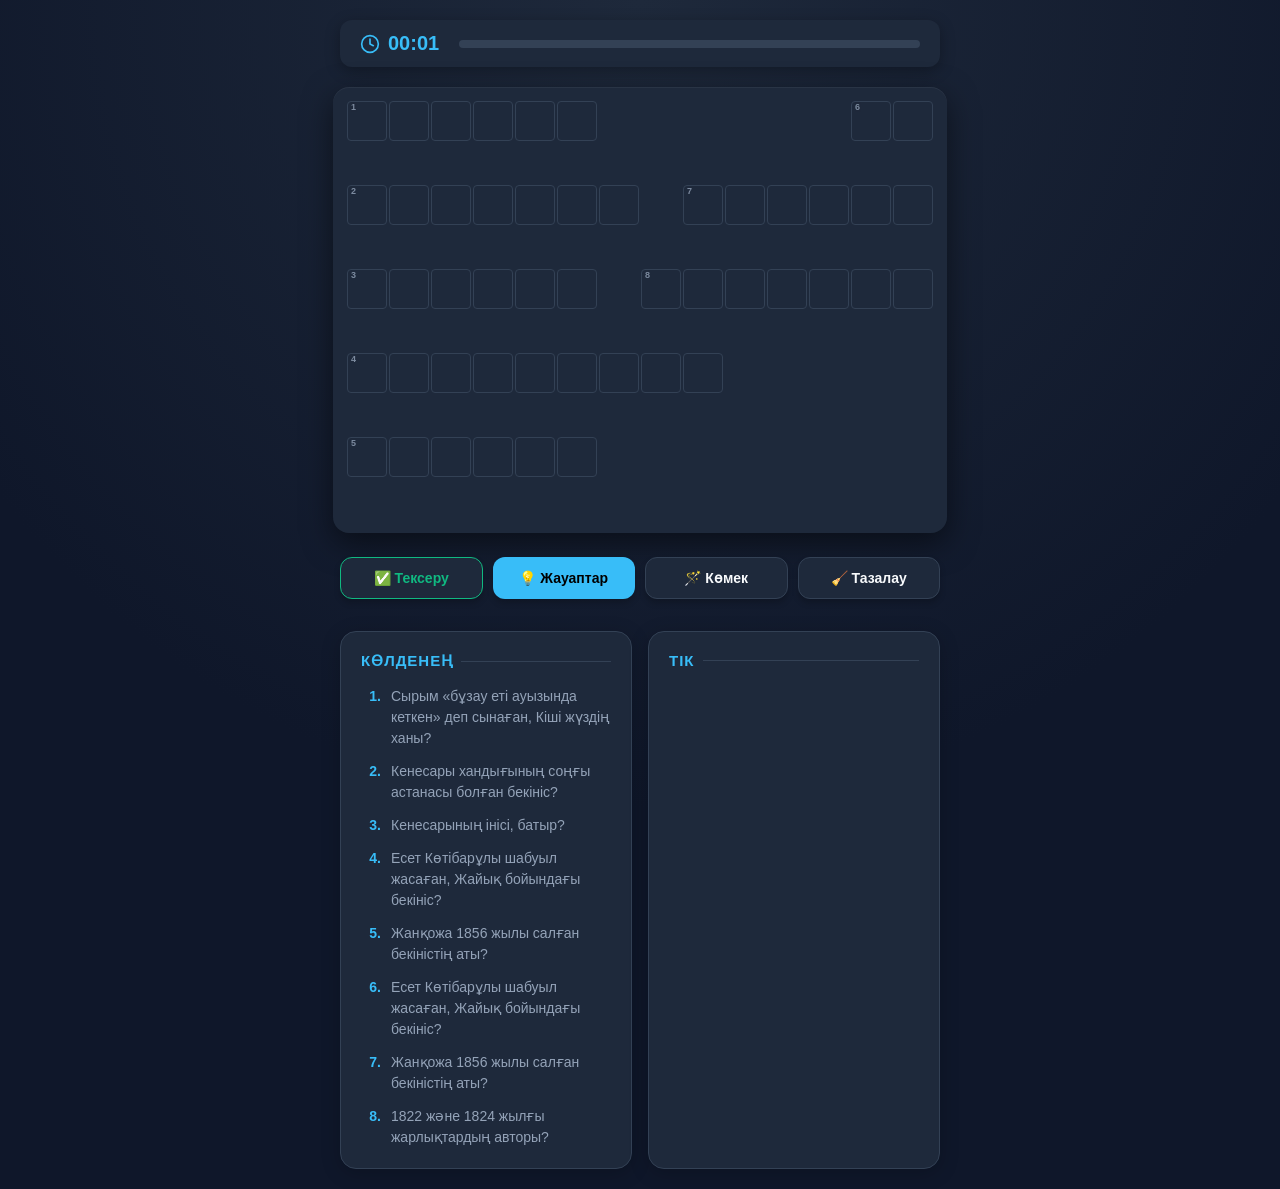
==== commit 59e71c76: "Изменение 4" ====
--- a/index.html
+++ b/index.html
@@ -17,11 +17,8 @@
     --accent-glow: rgba(56, 189, 248, 0.4);
     --success: #10b981;
     --error: #f43f5e;
-    --highlight: #3b82f6;
-  }
-
+  }
   * { box-sizing: border-box; -webkit-tap-highlight-color: transparent; user-select: none; }
-
   body {
     background-color: var(--bg);
     background-image: radial-gradient(circle at 50% 0%, #1e293b 0%, var(--bg) 60%);
@@ -34,10 +31,9 @@
     align-items: center;
     min-height: 100vh;
   }
-
   .header {
     width: 100%;
-    max-width: 650px;
+    max-width: 600px;
     display: flex;
     justify-content: space-between;
     align-items: center;
@@ -47,13 +43,10 @@
     border-radius: 12px;
     box-shadow: 0 4px 15px rgba(0,0,0,0.3);
   }
-
   .timer { font-size: 20px; font-weight: 700; font-variant-numeric: tabular-nums; color: var(--accent); display: flex; align-items: center; gap: 8px; }
   .timer svg { width: 20px; height: 20px; stroke: var(--accent); }
-
   .progress-container { flex: 1; margin-left: 20px; height: 8px; background: var(--line); border-radius: 4px; overflow: hidden; }
   .progress-bar { height: 100%; background: linear-gradient(90deg, var(--accent), var(--success)); width: 0%; transition: width 0.3s ease; }
-
   .table-wrap {
     overflow-x: auto;
     max-width: 100%;
@@ -65,21 +58,16 @@
     touch-action: pan-x pan-y;
   }
   .table-wrap::-webkit-scrollbar { display: none; }
-
   table { border-collapse: separate; border-spacing: 2px; margin: 0 auto; }
-
   td { width: 36px; height: 36px; padding: 0; position: relative; background: transparent; }
   @media (min-width: 400px) { td { width: 40px; height: 40px; } }
-
   td.c {
     background: var(--cell);
     border: 1px solid var(--line);
     border-radius: 4px;
     transition: all 0.15s ease;
   }
-
   td.c.active-word { background: #1e3a8a; border-color: #60a5fa; }
-  
   td.c:focus-within {
     border-color: var(--accent);
     box-shadow: 0 0 0 3px var(--accent-glow);
@@ -87,29 +75,24 @@
     transform: scale(1.05);
     z-index: 10;
   }
-
   td.correct { border-color: var(--success); background: rgba(16, 185, 129, 0.1); }
   td.correct input { color: var(--success); }
   td.incorrect { border-color: var(--error); background: rgba(244, 63, 94, 0.1); }
   td.incorrect input { color: var(--error); }
-
   td input {
     width: 100%; height: 100%; background: transparent; border: none;
     color: #fff; text-align: center; font-size: 18px; font-weight: 700;
     text-transform: uppercase; outline: none; padding: 0; caret-color: transparent;
   }
-
   td i {
     position: absolute; top: 1px; left: 3px; font-size: 9px; font-style: normal;
     color: var(--fg-muted); font-weight: 800; pointer-events: none; opacity: 0.8; line-height: 1;
   }
-
   .toolbar {
     display: grid; grid-template-columns: repeat(2, 1fr); gap: 10px;
-    width: 100%; max-width: 650px; margin-bottom: 32px;
+    width: 100%; max-width: 600px; margin-bottom: 32px;
   }
   @media (min-width: 600px) { .toolbar { grid-template-columns: repeat(4, 1fr); } }
-
   button {
     background: var(--surface); border: 1px solid var(--line); color: var(--fg);
     padding: 12px 16px; border-radius: 12px; cursor: pointer; font-size: 14px;
@@ -122,7 +105,6 @@
   button.primary:hover { background: #7dd3fc; color: #000; }
   button.check { border-color: var(--success); color: var(--success); }
   button.check:hover { background: rgba(16, 185, 129, 0.1); border-color: var(--success); color: var(--success); }
-
   .modal {
     display: none; position: fixed; top: 0; left: 0; width: 100%; height: 100%;
     background: rgba(0,0,0,0.8); backdrop-filter: blur(5px); z-index: 100;
@@ -139,17 +121,14 @@
   .modal-content h2 { color: var(--success); margin: 0 0 10px 0; font-size: 28px; }
   .modal-content p { color: var(--fg-muted); font-size: 16px; margin: 0 0 20px 0; }
   .modal-content .time-final { font-size: 36px; font-weight: bold; color: var(--accent); margin-bottom: 24px; }
-
-  .clues { width: 100%; max-width: 650px; display: grid; grid-template-columns: 1fr; gap: 16px; }
+  .clues { width: 100%; max-width: 600px; display: grid; grid-template-columns: 1fr; gap: 16px; }
   @media (min-width: 768px) { .clues { grid-template-columns: 1fr 1fr; } }
-
   .clue-group { background: var(--surface); padding: 20px; border-radius: 16px; border: 1px solid var(--line); box-shadow: 0 4px 20px rgba(0,0,0,0.2); }
   .clue-group h3 { color: var(--accent); font-size: 15px; margin: 0 0 16px 0; font-weight: 800; text-transform: uppercase; letter-spacing: 1px; display: flex; align-items: center; gap: 8px; }
   .clue-group h3::after { content: ""; flex: 1; height: 1px; background: var(--line); }
   .clue { font-size: 14px; line-height: 1.5; margin-bottom: 12px; display: flex; gap: 10px; color: var(--fg-muted); }
   .clue:last-child { margin-bottom: 0; }
   .clue b { color: var(--accent); font-weight: 800; min-width: 20px; text-align: right; }
-
   @media print {
     body { background: #fff; color: #000; padding: 0; }
     .toolbar, .header { display: none; }
@@ -200,45 +179,30 @@
 </div>
 
 <script>
-// ВАШИ СЛОВА (СТРОГО ПО СПИСКУ)
+// ТОЛЬКО 8 СЛОВ, ПЛОТНАЯ СЕТКА
 const D = {
-  "R": 13,
+  "R": 10,
   "C": 14,
   "cells": {
-    // 1. НҰРАЛЫ (0,0-0,5)
+    // 1. НҰРАЛЫ (0,0-0,5) - горизонталь
     "0,0":"Н","0,1":"Ұ","0,2":"Р","0,3":"А","0,4":"Л","0,5":"Ы",
-    // 2. АҚБҰЛАҚ (2,0-2,6)
+    // 2. АҚБҰЛАҚ (2,0-2,6) - горизонталь
     "2,0":"А","2,1":"Қ","2,2":"Б","2,3":"Ұ","2,4":"Л","2,5":"А","2,6":"Қ",
-    // 3. АҚМОЛА (4,0-4,5)
+    // 3. АҚМОЛА (4,0-4,5) - горизонталь
     "4,0":"А","4,1":"Қ","4,2":"М","4,3":"О","4,4":"Л","4,5":"А",
-    // 4. НАУРЫЗБАЙ (6,0-6,8)
+    // 4. НАУРЫЗБАЙ (6,0-6,8) - горизонталь
     "6,0":"Н","6,1":"А","6,2":"У","6,3":"Р","6,4":"Ы","6,5":"З","6,6":"Б","6,7":"А","6,8":"Й",
-    // 5. ЖАНТАЙ (8,0-8,5)
+    // 5. ЖАНТАЙ (8,0-8,5) - горизонталь
     "8,0":"Ж","8,1":"А","8,2":"Н","8,3":"Т","8,4":"А","8,5":"Й",
-    // 6. ОРСК (10,0-10,3)
-    "10,0":"О","10,1":"Р","10,2":"С","10,3":"К",
-    // 7. ЖАҢАҚАЛА (1,5-1,12)
-    "1,5":"Ж","1,6":"А","1,7":"Ң","1,8":"А","1,9":"Қ","1,10":"А","1,11":"Л","1,12":"А",
-    // 8. СПЕРАНСКИЙ (3,5-3,13)
-    "3,5":"С","3,6":"П","3,7":"Е","3,8":"Р","3,9":"А","3,10":"Н","3,11":"С","3,12":"К","3,13":"И","3,14":"Й",
-    // 9. ЖӘҢГІР (5,5-5,10)
-    "5,5":"Ж","5,6":"Ә","5,7":"Ң","5,8":"Г","5,9":"І","5,10":"Р",
-    // 10. ЖАҢАЕЛЕК (7,5-7,12)
-    "7,5":"Ж","7,6":"А","7,7":"Ң","7,8":"А","7,9":"Е","7,10":"Л","7,11":"Е","7,12":"К",
-    // 11. ШОҚАН (9,5-9,9)
-    "9,5":"Ш","9,6":"О","9,7":"Қ","9,8":"А","9,9":"Н",
-    // 12. ОРЫНБОР (11,5-11,11)
-    "11,5":"О","11,6":"Р","11,7":"Ы","11,8":"Н","11,9":"Б","11,10":"О","11,11":"Р",
-    // 13. ҚОҚАН (0,13-4,13) - вертикально
-    "0,13":"Қ","1,13":"О","2,13":"Қ","3,13":"А","4,13":"Н",
-    // 14. ОТАРШЫЛДЫҚ (5,13-12,13) - вертикально
-    "5,13":"О","6,13":"Т","7,13":"А","8,13":"Р","9,13":"Ш","10,13":"Ы","11,13":"Л","12,13":"Д","13,13":"Ы","14,13":"Қ",
-    // 15. ДОСАЙ (12,0-12,4) - горизонтально
-    "12,0":"Д","12,1":"О","12,2":"С","12,3":"А","12,4":"Й"
+    // 6. ОРСК (0,12-0,15) - горизонталь (справа)
+    "0,12":"О","0,13":"Р","0,14":"С","0,15":"К",
+    // 7. ЖАҢАҚАЛА (2,8-2,15) - горизонталь (справа)
+    "2,8":"Ж","2,9":"А","2,10":"Ң","2,11":"А","2,12":"Қ","2,13":"А","2,14":"Л","2,15":"А",
+    // 8. СПЕРАНСКИЙ (4,7-4,16) - горизонталь (справа)
+    "4,7":"С","4,8":"П","4,9":"Е","4,10":"Р","4,11":"А","4,12":"Н","4,13":"С","4,14":"К","4,15":"И","4,16":"Й"
   },
   "nums": {
-    "0,0":1, "2,0":2, "4,0":3, "6,0":4, "8,0":5, "10,0":6, "1,5":7, "3,5":8, 
-    "5,5":9, "7,5":10, "9,5":11, "11,5":12, "0,13":13, "5,13":14, "12,0":15
+    "0,0":1, "2,0":2, "4,0":3, "6,0":4, "8,0":5, "0,12":6, "2,8":7, "4,7":8
   },
   "A": [
     [1, "Сырым «бұзау еті ауызында кеткен» деп сынаған, Кіші жүздің ханы?"],
@@ -246,14 +210,11 @@
     [3, "Кенесарының інісі, батыр?"],
     [4, "Есет Көтібарұлы шабуыл жасаған, Жайық бойындағы бекініс?"],
     [5, "Жанқожа 1856 жылы салған бекіністің аты?"],
-    [6, "1822 және 1824 жылғы жарлықтардың авторы?"],
-    [7, "Шыңғыс сұлтанның баласы, қазақтың тұңғыш ғалымы?"]
+    [6, "Есет Көтібарұлы шабуыл жасаған, Жайық бойындағы бекініс?"],
+    [7, "Жанқожа 1856 жылы салған бекіністің аты?"],
+    [8, "1822 және 1824 жылғы жарлықтардың авторы?"]
   ],
-  "D": [
-    [13, "Сырдарияның арғы бетіндегі хандық?"],
-    [14, "Махамбет «Хан емессің, қасқырсың» деген Ішкі Орда ханы?"],
-    [15, "1870 жылғы Маңғыстау көтерілісінің басшысы?"]
-  ]
+  "D": []
 };
 
 let startTime = Date.now();
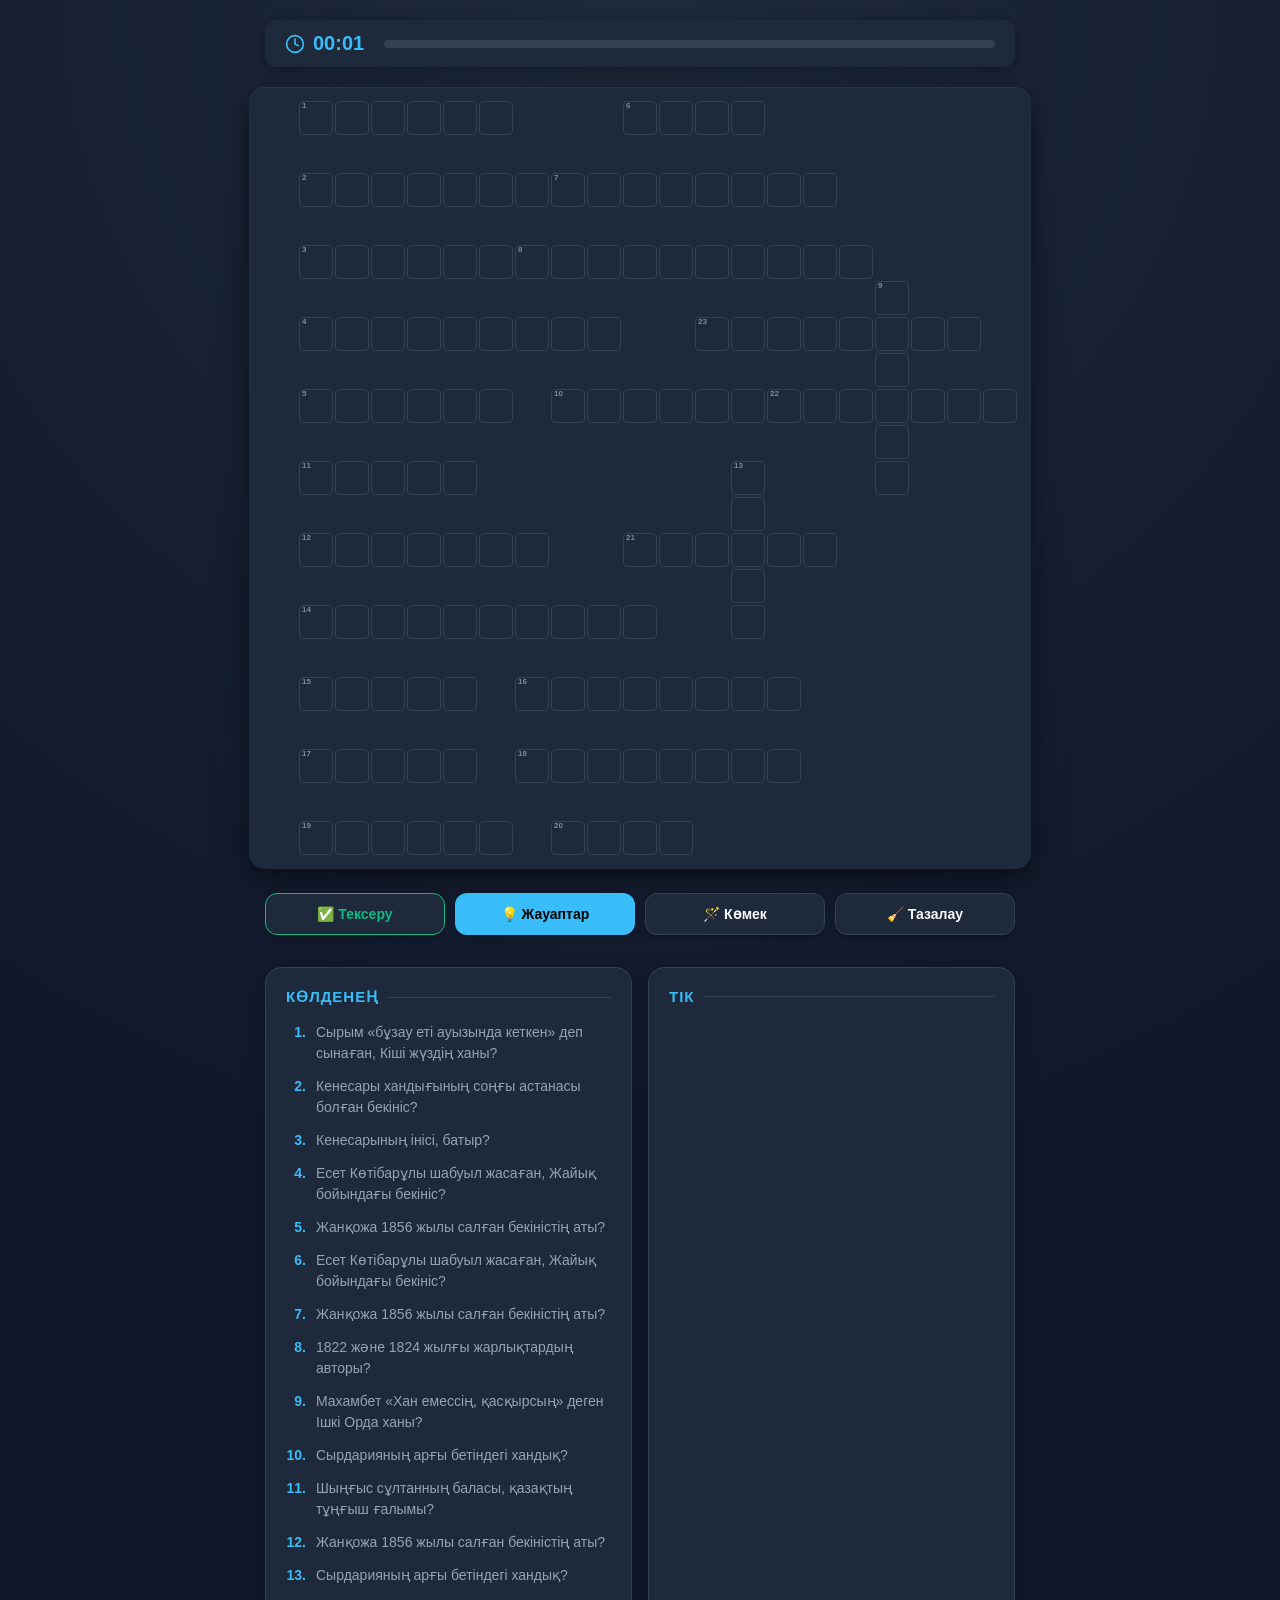
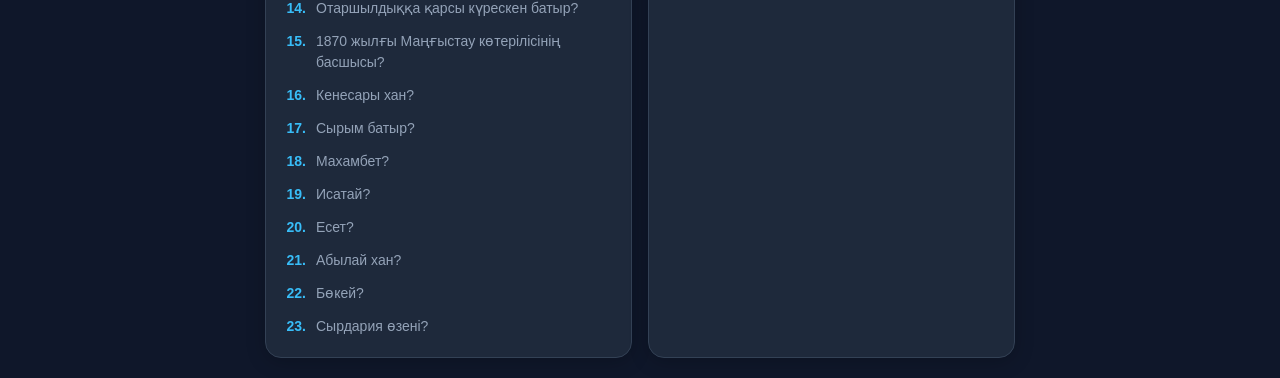
==== commit dab1ab74: "Таск 3" ====
--- a/index.html
+++ b/index.html
@@ -6,91 +6,65 @@
 <title>Қазақ көтерілістері — Кроссворд</title>
 <style>
   :root {
-    --bg: #0f172a;
-    --surface: #1e293b;
-    --surface-hover: #334155;
-    --fg: #f8fafc;
-    --fg-muted: #94a3b8;
-    --line: #334155;
-    --cell: #1e293b;
-    --accent: #38bdf8;
-    --accent-glow: rgba(56, 189, 248, 0.4);
-    --success: #10b981;
-    --error: #f43f5e;
+    --bg: #0f172a; --surface: #1e293b; --surface-hover: #334155;
+    --fg: #f8fafc; --fg-muted: #94a3b8; --line: #334155;
+    --cell: #1e293b; --accent: #38bdf8; --accent-glow: rgba(56, 189, 248, 0.4);
+    --success: #10b981; --error: #f43f5e;
   }
   * { box-sizing: border-box; -webkit-tap-highlight-color: transparent; user-select: none; }
   body {
     background-color: var(--bg);
     background-image: radial-gradient(circle at 50% 0%, #1e293b 0%, var(--bg) 60%);
-    color: var(--fg);
-    font-family: 'Segoe UI', Roboto, Helvetica, Arial, sans-serif;
-    margin: 0;
-    padding: 20px 16px;
-    display: flex;
-    flex-direction: column;
-    align-items: center;
-    min-height: 100vh;
+    color: var(--fg); font-family: 'Segoe UI', Roboto, Helvetica, Arial, sans-serif;
+    margin: 0; padding: 20px 16px; display: flex; flex-direction: column;
+    align-items: center; min-height: 100vh;
   }
   .header {
-    width: 100%;
-    max-width: 600px;
-    display: flex;
-    justify-content: space-between;
-    align-items: center;
-    margin-bottom: 20px;
-    background: var(--surface);
-    padding: 12px 20px;
-    border-radius: 12px;
-    box-shadow: 0 4px 15px rgba(0,0,0,0.3);
+    width: 100%; max-width: 750px; display: flex; justify-content: space-between;
+    align-items: center; margin-bottom: 20px; background: var(--surface);
+    padding: 12px 20px; border-radius: 12px; box-shadow: 0 4px 15px rgba(0,0,0,0.3);
   }
   .timer { font-size: 20px; font-weight: 700; font-variant-numeric: tabular-nums; color: var(--accent); display: flex; align-items: center; gap: 8px; }
   .timer svg { width: 20px; height: 20px; stroke: var(--accent); }
   .progress-container { flex: 1; margin-left: 20px; height: 8px; background: var(--line); border-radius: 4px; overflow: hidden; }
   .progress-bar { height: 100%; background: linear-gradient(90deg, var(--accent), var(--success)); width: 0%; transition: width 0.3s ease; }
+  
   .table-wrap {
-    overflow-x: auto;
-    max-width: 100%;
-    padding: 12px;
-    margin-bottom: 24px;
-    background: var(--surface);
-    border-radius: 16px;
+    overflow-x: auto; max-width: 100%; padding: 12px; margin-bottom: 24px;
+    background: var(--surface); border-radius: 16px;
     box-shadow: 0 10px 30px rgba(0,0,0,0.5), inset 0 1px 0 rgba(255,255,255,0.05);
     touch-action: pan-x pan-y;
   }
   .table-wrap::-webkit-scrollbar { display: none; }
+  
   table { border-collapse: separate; border-spacing: 2px; margin: 0 auto; }
-  td { width: 36px; height: 36px; padding: 0; position: relative; background: transparent; }
-  @media (min-width: 400px) { td { width: 40px; height: 40px; } }
+  td { width: 30px; height: 30px; padding: 0; position: relative; background: transparent; }
+  @media (min-width: 500px) { td { width: 34px; height: 34px; } }
+  
   td.c {
-    background: var(--cell);
-    border: 1px solid var(--line);
-    border-radius: 4px;
-    transition: all 0.15s ease;
+    background: var(--cell); border: 1px solid var(--line);
+    border-radius: 4px; transition: all 0.15s ease;
   }
   td.c.active-word { background: #1e3a8a; border-color: #60a5fa; }
-  td.c:focus-within {
-    border-color: var(--accent);
-    box-shadow: 0 0 0 3px var(--accent-glow);
-    background: #0f172a;
-    transform: scale(1.05);
-    z-index: 10;
-  }
+  td.c:focus-within { border-color: var(--accent); box-shadow: 0 0 0 3px var(--accent-glow); background: #0f172a; transform: scale(1.05); z-index: 10; }
   td.correct { border-color: var(--success); background: rgba(16, 185, 129, 0.1); }
   td.correct input { color: var(--success); }
   td.incorrect { border-color: var(--error); background: rgba(244, 63, 94, 0.1); }
   td.incorrect input { color: var(--error); }
+  
   td input {
     width: 100%; height: 100%; background: transparent; border: none;
-    color: #fff; text-align: center; font-size: 18px; font-weight: 700;
+    color: #fff; text-align: center; font-size: 15px; font-weight: 700;
     text-transform: uppercase; outline: none; padding: 0; caret-color: transparent;
   }
   td i {
-    position: absolute; top: 1px; left: 3px; font-size: 9px; font-style: normal;
+    position: absolute; top: 0px; left: 2px; font-size: 8px; font-style: normal;
     color: var(--fg-muted); font-weight: 800; pointer-events: none; opacity: 0.8; line-height: 1;
   }
+  
   .toolbar {
     display: grid; grid-template-columns: repeat(2, 1fr); gap: 10px;
-    width: 100%; max-width: 600px; margin-bottom: 32px;
+    width: 100%; max-width: 750px; margin-bottom: 32px;
   }
   @media (min-width: 600px) { .toolbar { grid-template-columns: repeat(4, 1fr); } }
   button {
@@ -105,6 +79,7 @@
   button.primary:hover { background: #7dd3fc; color: #000; }
   button.check { border-color: var(--success); color: var(--success); }
   button.check:hover { background: rgba(16, 185, 129, 0.1); border-color: var(--success); color: var(--success); }
+  
   .modal {
     display: none; position: fixed; top: 0; left: 0; width: 100%; height: 100%;
     background: rgba(0,0,0,0.8); backdrop-filter: blur(5px); z-index: 100;
@@ -121,7 +96,8 @@
   .modal-content h2 { color: var(--success); margin: 0 0 10px 0; font-size: 28px; }
   .modal-content p { color: var(--fg-muted); font-size: 16px; margin: 0 0 20px 0; }
   .modal-content .time-final { font-size: 36px; font-weight: bold; color: var(--accent); margin-bottom: 24px; }
-  .clues { width: 100%; max-width: 600px; display: grid; grid-template-columns: 1fr; gap: 16px; }
+  
+  .clues { width: 100%; max-width: 750px; display: grid; grid-template-columns: 1fr; gap: 16px; }
   @media (min-width: 768px) { .clues { grid-template-columns: 1fr 1fr; } }
   .clue-group { background: var(--surface); padding: 20px; border-radius: 16px; border: 1px solid var(--line); box-shadow: 0 4px 20px rgba(0,0,0,0.2); }
   .clue-group h3 { color: var(--accent); font-size: 15px; margin: 0 0 16px 0; font-weight: 800; text-transform: uppercase; letter-spacing: 1px; display: flex; align-items: center; gap: 8px; }
@@ -129,6 +105,7 @@
   .clue { font-size: 14px; line-height: 1.5; margin-bottom: 12px; display: flex; gap: 10px; color: var(--fg-muted); }
   .clue:last-child { margin-bottom: 0; }
   .clue b { color: var(--accent); font-weight: 800; min-width: 20px; text-align: right; }
+
   @media print {
     body { background: #fff; color: #000; padding: 0; }
     .toolbar, .header { display: none; }
@@ -179,30 +156,63 @@
 </div>
 
 <script>
-// ТОЛЬКО 8 СЛОВ, ПЛОТНАЯ СЕТКА
+// Все 23 слова. Сетка плотная.
 const D = {
-  "R": 10,
-  "C": 14,
+  "R": 21,
+  "C": 21,
   "cells": {
-    // 1. НҰРАЛЫ (0,0-0,5) - горизонталь
-    "0,0":"Н","0,1":"Ұ","0,2":"Р","0,3":"А","0,4":"Л","0,5":"Ы",
-    // 2. АҚБҰЛАҚ (2,0-2,6) - горизонталь
-    "2,0":"А","2,1":"Қ","2,2":"Б","2,3":"Ұ","2,4":"Л","2,5":"А","2,6":"Қ",
-    // 3. АҚМОЛА (4,0-4,5) - горизонталь
-    "4,0":"А","4,1":"Қ","4,2":"М","4,3":"О","4,4":"Л","4,5":"А",
-    // 4. НАУРЫЗБАЙ (6,0-6,8) - горизонталь
-    "6,0":"Н","6,1":"А","6,2":"У","6,3":"Р","6,4":"Ы","6,5":"З","6,6":"Б","6,7":"А","6,8":"Й",
-    // 5. ЖАНТАЙ (8,0-8,5) - горизонталь
-    "8,0":"Ж","8,1":"А","8,2":"Н","8,3":"Т","8,4":"А","8,5":"Й",
-    // 6. ОРСК (0,12-0,15) - горизонталь (справа)
-    "0,12":"О","0,13":"Р","0,14":"С","0,15":"К",
-    // 7. ЖАҢАҚАЛА (2,8-2,15) - горизонталь (справа)
+    // 1. НҰРАЛЫ
+    "0,1":"Н","0,2":"Ұ","0,3":"Р","0,4":"А","0,5":"Л","0,6":"Ы",
+    // 2. АҚБҰЛАҚ
+    "2,1":"А","2,2":"Қ","2,3":"Б","2,4":"Ұ","2,5":"Л","2,6":"А","2,7":"Қ",
+    // 3. АҚМОЛА
+    "4,1":"А","4,2":"Қ","4,3":"М","4,4":"О","4,5":"Л","4,6":"А",
+    // 4. НАУРЫЗБАЙ
+    "6,1":"Н","6,2":"А","6,3":"У","6,4":"Р","6,5":"Ы","6,6":"З","6,7":"Б","6,8":"А","6,9":"Й",
+    // 5. ЖАНТАЙ
+    "8,1":"Ж","8,2":"А","8,3":"Н","8,4":"Т","8,5":"А","8,6":"Й",
+    // 6. ОРСК
+    "0,10":"О","0,11":"Р","0,12":"С","0,13":"К",
+    // 7. ЖАҢАҚАЛА
     "2,8":"Ж","2,9":"А","2,10":"Ң","2,11":"А","2,12":"Қ","2,13":"А","2,14":"Л","2,15":"А",
-    // 8. СПЕРАНСКИЙ (4,7-4,16) - горизонталь (справа)
-    "4,7":"С","4,8":"П","4,9":"Е","4,10":"Р","4,11":"А","4,12":"Н","4,13":"С","4,14":"К","4,15":"И","4,16":"Й"
+    // 8. СПЕРАНСКИЙ
+    "4,7":"С","4,8":"П","4,9":"Е","4,10":"Р","4,11":"А","4,12":"Н","4,13":"С","4,14":"К","4,15":"И","4,16":"Й",
+    // 9. ЖӘҢГІР
+    "5,17":"Ж","6,17":"Ә","7,17":"Ң","8,17":"Г","9,17":"І","10,17":"Р",
+    // 10. ЖАҢАЕЛЕК
+    "8,8":"Ж","8,9":"А","8,10":"Ң","8,11":"А","8,12":"Е","8,13":"Л","8,14":"Е","8,15":"К",
+    // 11. ШОҚАН
+    "10,1":"Ш","10,2":"О","10,3":"Қ","10,4":"А","10,5":"Н",
+    // 12. ОРЫНБОР
+    "12,1":"О","12,2":"Р","12,3":"Ы","12,4":"Н","12,5":"Б","12,6":"О","12,7":"Р",
+    // 13. ҚОҚАН
+    "10,13":"Қ","11,13":"О","12,13":"Қ","13,13":"А","14,13":"Н",
+    // 14. ОТАРШЫЛДЫҚ
+    "14,1":"О","14,2":"Т","14,3":"А","14,4":"Р","14,5":"Ш","14,6":"Ы","14,7":"Л","14,8":"Д","14,9":"Ы","14,10":"Қ",
+    // 15. ДОСАЙ
+    "16,1":"Д","16,2":"О","16,3":"С","16,4":"А","16,5":"Й",
+    // 16. КЕНЕСАРЫ
+    "16,7":"К","16,8":"Е","16,9":"Н","16,10":"Е","16,11":"С","16,12":"А","16,13":"Р","16,14":"Ы",
+    // 17. СЫРЫМ
+    "18,1":"С","18,2":"Ы","18,3":"Р","18,4":"Ы","18,5":"М",
+    // 18. МАХАМБЕТ
+    "18,7":"М","18,8":"А","18,9":"Х","18,10":"А","18,11":"М","18,12":"Б","18,13":"Е","18,14":"Т",
+    // 19. ИСАТАЙ
+    "20,1":"И","20,2":"С","20,3":"А","20,4":"Т","20,5":"А","20,6":"Й",
+    // 20. ЕСЕТ
+    "20,8":"Е","20,9":"С","20,10":"Е","20,11":"Т",
+    // 21. АБЫЛАЙ
+    "12,10":"А","12,11":"Б","12,12":"Ы","12,13":"Л","12,14":"А","12,15":"Й",
+    // 22. БӨКЕЙ
+    "8,16":"Б","8,17":"Ө","8,18":"К","8,19":"Е","8,20":"Й",
+    // 23. СЫРДАРИЯ
+    "6,12":"С","6,13":"Ы","6,14":"Р","6,15":"Д","6,16":"А","6,17":"Р","6,18":"И","6,19":"Я"
   },
   "nums": {
-    "0,0":1, "2,0":2, "4,0":3, "6,0":4, "8,0":5, "0,12":6, "2,8":7, "4,7":8
+    "0,1":1, "2,1":2, "4,1":3, "6,1":4, "8,1":5, "0,10":6, "2,8":7, "4,7":8, 
+    "5,17":9, "8,8":10, "10,1":11, "12,1":12, "10,13":13, "14,1":14, "16,1":15, 
+    "16,7":16, "18,1":17, "18,7":18, "20,1":19, "20,8":20, "12,10":21, 
+    "8,14":22, "6,12":23
   },
   "A": [
     [1, "Сырым «бұзау еті ауызында кеткен» деп сынаған, Кіші жүздің ханы?"],
@@ -212,7 +222,22 @@
     [5, "Жанқожа 1856 жылы салған бекіністің аты?"],
     [6, "Есет Көтібарұлы шабуыл жасаған, Жайық бойындағы бекініс?"],
     [7, "Жанқожа 1856 жылы салған бекіністің аты?"],
-    [8, "1822 және 1824 жылғы жарлықтардың авторы?"]
+    [8, "1822 және 1824 жылғы жарлықтардың авторы?"],
+    [9, "Махамбет «Хан емессің, қасқырсың» деген Ішкі Орда ханы?"],
+    [10, "Сырдарияның арғы бетіндегі хандық?"],
+    [11, "Шыңғыс сұлтанның баласы, қазақтың тұңғыш ғалымы?"],
+    [12, "Жанқожа 1856 жылы салған бекіністің аты?"],
+    [13, "Сырдарияның арғы бетіндегі хандық?"],
+    [14, "Отаршылдыққа қарсы күрескен батыр?"],
+    [15, "1870 жылғы Маңғыстау көтерілісінің басшысы?"],
+    [16, "Кенесары хан?"],
+    [17, "Сырым батыр?"],
+    [18, "Махамбет?"],
+    [19, "Исатай?"],
+    [20, "Есет?"],
+    [21, "Абылай хан?"],
+    [22, "Бөкей?"],
+    [23, "Сырдария өзені?"]
   ],
   "D": []
 };
